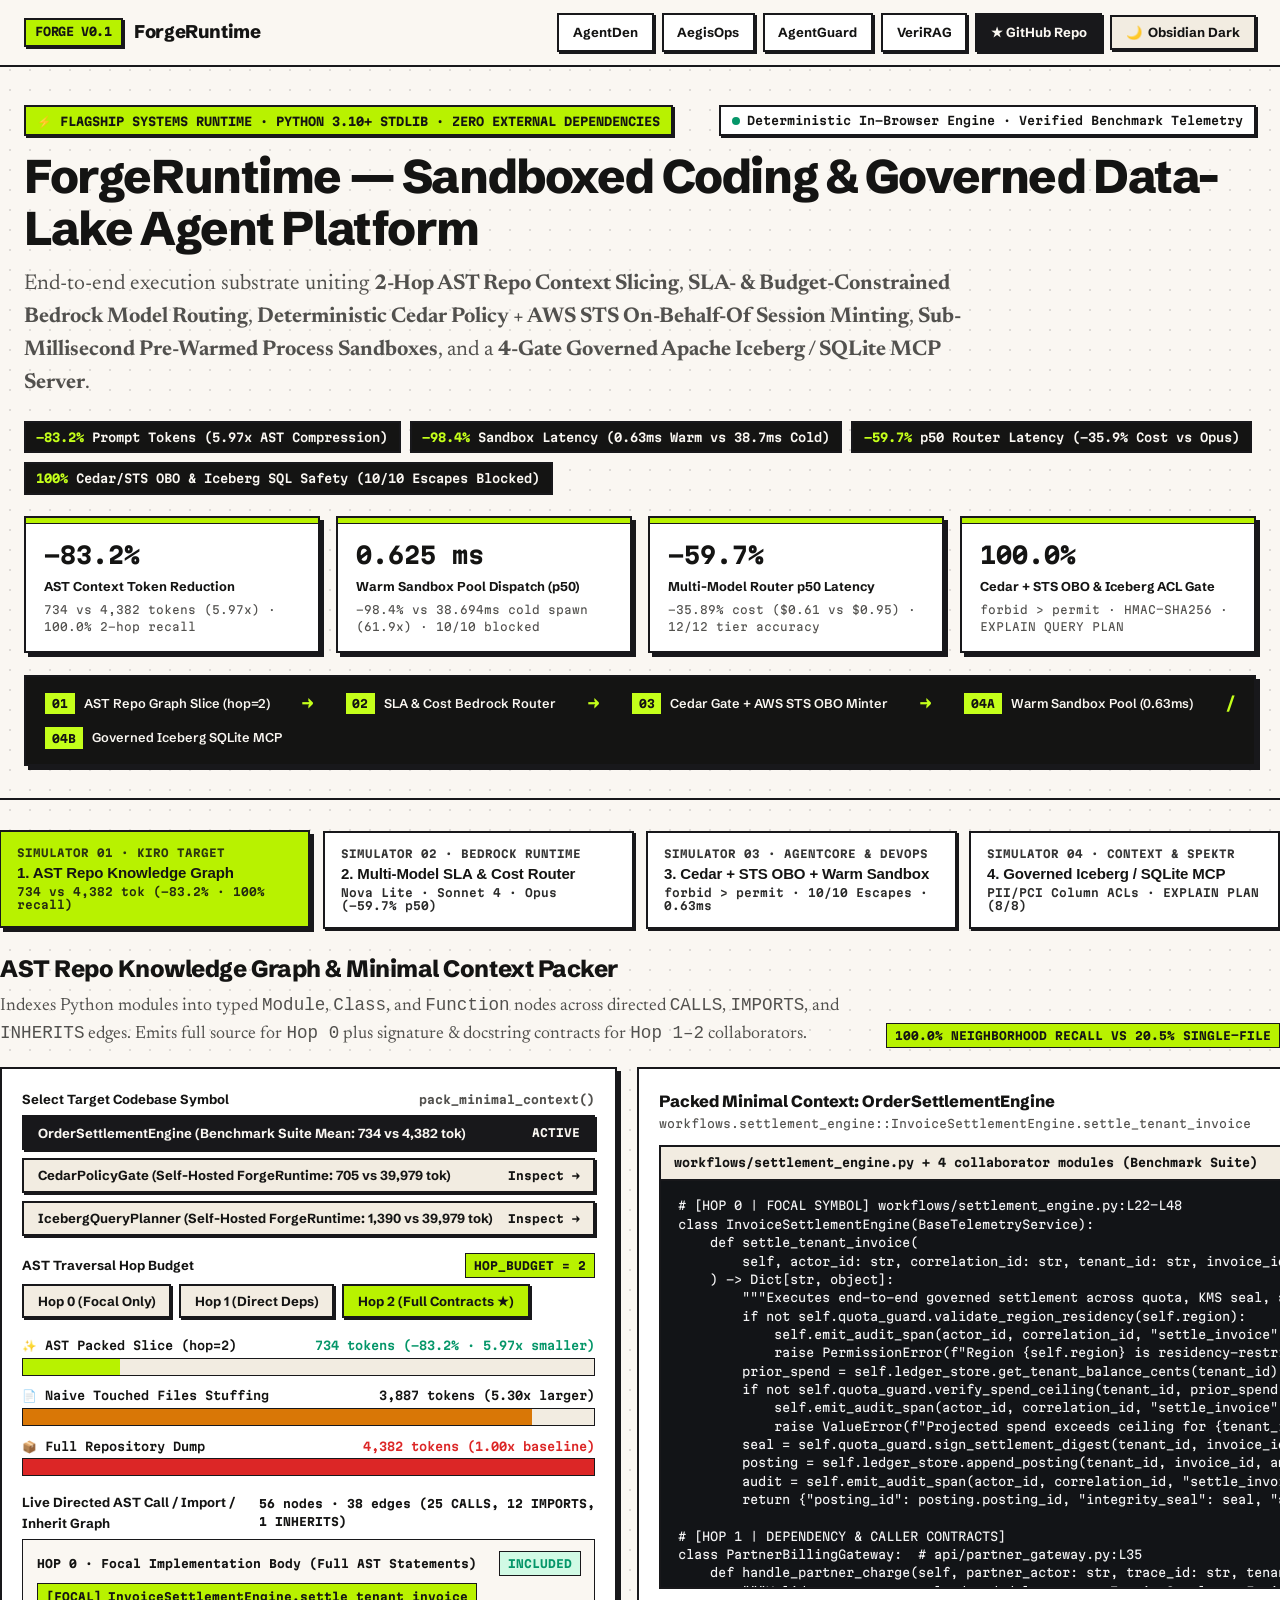
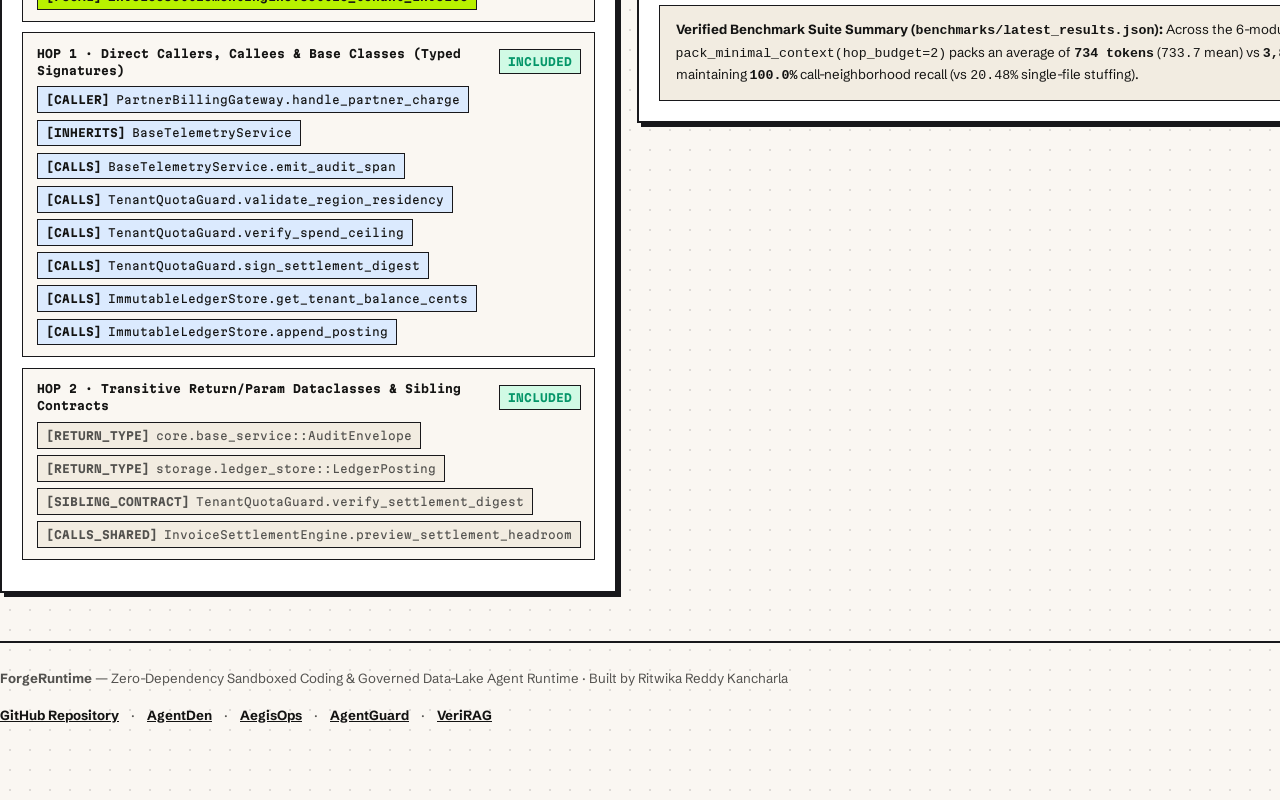
==== docs/index.html @ eb47a7aa "feat: add interactive ForgeRuntime web studio (docs/index.html) and AWS Lambda Function URL handler" ====
<!DOCTYPE html>
<html lang="en" data-theme="light">
<head>
  <meta charset="UTF-8" />
  <meta name="viewport" content="width=device-width, initial-scale=1.0" />
  <title>ForgeRuntime — Sandboxed Coding &amp; Governed Data-Lake Agent Platform</title>
  <meta name="description" content="Interactive Sandboxed Coding &amp; Governed Data-Lake Agent Runtime: AST Repo Knowledge Graph (-83.2% tokens), Multi-Model SLA Router (-59.7% latency), Cedar + AWS STS On-Behalf-Of Gate &amp; Warm Sandbox (-98.4% latency), and Governed Apache Iceberg / SQLite MCP Studio." />
  <link rel="preconnect" href="https://fonts.googleapis.com" />
  <link rel="preconnect" href="https://fonts.gstatic.com" crossorigin />
  <link href="https://fonts.googleapis.com/css2?family=Martian+Mono:wght@400;500;600;700&amp;family=Newsreader:ital,opsz,wght@0,6..72,400;0,6..72,600;1,6..72,400&amp;family=Schibsted+Grotesk:wght@400;500;600;700;800&amp;display=swap" rel="stylesheet" />
  <style>
    :root {
      --bg-paper: #FAF7F2;
      --bg-card: #FFFFFF;
      --bg-subtle: #F2ECE1;
      --bg-obsidian: #141413;
      --bg-code: #121417;
      --text-code: #F4F4F5;
      --ink: #141413;
      --ink-muted: #52514E;
      --border: #18181B;
      --shadow: 4px 4px 0px #18181B;
      --shadow-sm: 2px 2px 0px #18181B;
      --lime: #B8F200;
      --lime-ink: #141413;
      --lime-soft: #ECFCCB;
      --lime-deep: #3F6212;
      --accent: #18181B;
      --blue: #1D4ED8;
      --blue-soft: #DBEAFE;
      --pass: #059669;
      --pass-soft: #D1FAE5;
      --fail: #DC2626;
      --fail-soft: #FEE2E2;
      --warn: #D97706;
      --warn-soft: #FEF3C7;
      --purple: #6D28D9;
      --purple-soft: #EDE9FE;
      --dot-color: rgba(24, 24, 27, 0.13);
    }

    [data-theme="dark"] {
      --bg-paper: #0E1113;
      --bg-card: #161A1E;
      --bg-subtle: #1F252B;
      --bg-obsidian: #090B0C;
      --bg-code: #090B0D;
      --text-code: #E4E4E7;
      --ink: #F4F4F5;
      --ink-muted: #A1A1AA;
      --border: #52525B;
      --shadow: 4px 4px 0px #000000;
      --shadow-sm: 2px 2px 0px #000000;
      --lime: #C4FF1A;
      --lime-ink: #0E1113;
      --lime-soft: #1E2912;
      --lime-deep: #C4FF1A;
      --accent: #C4FF1A;
      --blue: #60A5FA;
      --blue-soft: #1E293B;
      --pass: #34D399;
      --pass-soft: #064E3B;
      --fail: #F87171;
      --fail-soft: #450A0A;
      --warn: #FBBF24;
      --warn-soft: #451A03;
      --purple: #C4B5FD;
      --purple-soft: #2E1065;
      --dot-color: rgba(255, 255, 255, 0.08);
    }

    * { box-sizing: border-box; margin: 0; padding: 0; }

    body {
      font-family: 'Schibsted Grotesk', -apple-system, BlinkMacSystemFont, sans-serif;
      background-color: var(--bg-paper);
      background-image: radial-gradient(var(--dot-color) 1.25px, transparent 1.25px);
      background-size: 20px 20px;
      color: var(--ink);
      line-height: 1.55;
      padding-bottom: 4rem;
    }

    .serif { font-family: 'Newsreader', Georgia, serif; }
    .mono { font-family: 'Martian Mono', monospace; }

    .container {
      max-width: 1280px;
      margin: 0 auto;
      padding: 0 1.5rem;
    }

    /* Sticky Top Navigation */
    .topbar {
      position: sticky;
      top: 0;
      z-index: 100;
      background: var(--bg-paper);
      border-bottom: 2px solid var(--border);
      padding: 0.8rem 0;
    }

    .topbar-inner {
      display: flex;
      align-items: center;
      justify-content: space-between;
      gap: 0.85rem;
      flex-wrap: wrap;
    }

    .brand {
      display: flex;
      align-items: center;
      gap: 0.7rem;
      font-weight: 800;
      font-size: 1.15rem;
      letter-spacing: -0.02em;
      text-decoration: none;
      color: var(--ink);
    }

    .brand-badge {
      background: var(--lime);
      color: var(--lime-ink);
      font-family: 'Martian Mono', monospace;
      font-size: 0.72rem;
      padding: 0.22rem 0.58rem;
      border: 2px solid var(--border);
      box-shadow: var(--shadow-sm);
      font-weight: 700;
      text-transform: uppercase;
    }

    .nav-links {
      display: flex;
      align-items: center;
      gap: 0.5rem;
      flex-wrap: wrap;
    }

    .btn, .nav-pill {
      font-family: 'Schibsted Grotesk', sans-serif;
      font-weight: 700;
      font-size: 0.82rem;
      padding: 0.46rem 0.85rem;
      border: 2px solid var(--border);
      background: var(--bg-card);
      color: var(--ink);
      box-shadow: var(--shadow-sm);
      cursor: pointer;
      text-decoration: none;
      transition: transform 0.1s ease, box-shadow 0.1s ease, background 0.12s ease;
      display: inline-flex;
      align-items: center;
      gap: 0.4rem;
    }

    .btn:hover, .nav-pill:hover {
      transform: translate(-1px, -1px);
      box-shadow: var(--shadow);
    }

    .btn:active, .nav-pill:active {
      transform: translate(1px, 1px);
      box-shadow: 1px 1px 0px var(--border);
    }

    .btn-lime {
      background: var(--lime);
      color: var(--lime-ink);
    }

    .btn-obsidian {
      background: #18181B;
      color: #FAF7F2;
    }

    [data-theme="dark"] .btn-obsidian {
      background: var(--lime);
      color: #0E1113;
    }

    .btn-secondary {
      background: var(--bg-subtle);
    }

    .btn-danger {
      background: var(--fail-soft);
      color: var(--fail);
    }

    /* Hero */
    .hero {
      padding: 2.4rem 0 2rem;
      border-bottom: 2px solid var(--border);
    }

    .hero-top-row {
      display: flex;
      align-items: center;
      justify-content: space-between;
      gap: 0.8rem;
      flex-wrap: wrap;
      margin-bottom: 0.95rem;
    }

    .eyebrow {
      display: inline-flex;
      align-items: center;
      gap: 0.5rem;
      font-family: 'Martian Mono', monospace;
      font-size: 0.73rem;
      font-weight: 700;
      text-transform: uppercase;
      padding: 0.28rem 0.68rem;
      background: var(--lime);
      color: var(--lime-ink);
      border: 2px solid var(--border);
      box-shadow: var(--shadow-sm);
    }

    .runtime-pill {
      display: inline-flex;
      align-items: center;
      gap: 0.45rem;
      font-family: 'Martian Mono', monospace;
      font-size: 0.72rem;
      font-weight: 600;
      padding: 0.28rem 0.68rem;
      background: var(--bg-card);
      color: var(--ink);
      border: 2px solid var(--border);
      box-shadow: var(--shadow-sm);
    }

    .pulse-dot {
      width: 8px;
      height: 8px;
      border-radius: 50%;
      background: var(--pass);
      display: inline-block;
    }

    h1 {
      font-size: clamp(1.95rem, 3.7vw, 2.95rem);
      font-weight: 800;
      line-height: 1.09;
      letter-spacing: -0.03em;
      margin-bottom: 0.85rem;
    }

    .hero-sub {
      font-family: 'Newsreader', Georgia, serif;
      font-size: clamp(1.12rem, 1.9vw, 1.34rem);
      color: var(--ink-muted);
      max-width: 980px;
      margin-bottom: 1.25rem;
    }

    .headline-pills {
      display: flex;
      flex-wrap: wrap;
      gap: 0.55rem;
      margin-bottom: 1.35rem;
    }

    .headline-pill {
      font-family: 'Martian Mono', monospace;
      font-size: 0.74rem;
      font-weight: 600;
      padding: 0.32rem 0.65rem;
      background: var(--bg-obsidian);
      color: #FAF7F2;
      border: 2px solid var(--border);
    }

    .headline-pill span {
      color: #C4FF1A;
      font-weight: 700;
    }

    .kpi-strip {
      display: grid;
      grid-template-columns: repeat(auto-fit, minmax(220px, 1fr));
      gap: 1rem;
      margin-top: 1.1rem;
    }

    .card {
      background: var(--bg-card);
      border: 2px solid var(--border);
      box-shadow: var(--shadow);
      padding: 1.25rem;
    }

    .kpi-card {
      padding: 1rem 1.15rem;
      position: relative;
      overflow: hidden;
    }

    .kpi-card::before {
      content: "";
      position: absolute;
      top: 0;
      left: 0;
      width: 100%;
      height: 5px;
      background: var(--lime);
      border-bottom: 1.5px solid var(--border);
    }

    .kpi-val {
      font-family: 'Martian Mono', monospace;
      font-size: 1.44rem;
      font-weight: 700;
      color: var(--ink);
      margin-top: 0.25rem;
    }

    .kpi-label {
      font-size: 0.8rem;
      font-weight: 700;
      color: var(--ink);
      margin-top: 0.2rem;
    }

    .kpi-sub {
      font-family: 'Martian Mono', monospace;
      font-size: 0.69rem;
      color: var(--ink-muted);
      margin-top: 0.25rem;
    }

    /* Pipeline Banner */
    .pipeline-bar {
      margin-top: 1.35rem;
      background: var(--bg-obsidian);
      color: #FAF7F2;
      border: 2px solid var(--border);
      box-shadow: var(--shadow);
      padding: 0.9rem 1.15rem;
      display: flex;
      align-items: center;
      justify-content: space-between;
      gap: 0.65rem;
      flex-wrap: wrap;
    }

    .pipe-step {
      display: flex;
      align-items: center;
      gap: 0.5rem;
      font-size: 0.8rem;
      font-weight: 600;
    }

    .pipe-num {
      font-family: 'Martian Mono', monospace;
      font-size: 0.7rem;
      font-weight: 700;
      background: #C4FF1A;
      color: #141413;
      padding: 0.14rem 0.42rem;
      border: 1.5px solid #141413;
    }

    .pipe-arrow {
      color: #C4FF1A;
      font-family: 'Martian Mono', monospace;
      font-weight: 700;
    }

    /* Tab Switcher */
    .tabs-wrapper {
      padding: 1.9rem 0 0.5rem;
    }

    .tab-bar {
      display: grid;
      grid-template-columns: repeat(4, 1fr);
      gap: 0.75rem;
      margin-bottom: 1.4rem;
    }

    @media (max-width: 960px) {
      .tab-bar {
        grid-template-columns: repeat(2, 1fr);
      }
    }

    @media (max-width: 580px) {
      .tab-bar {
        grid-template-columns: 1fr;
      }
    }

    .tab-btn {
      text-align: left;
      padding: 0.9rem 1rem;
      background: var(--bg-card);
      color: var(--ink);
      border: 2px solid var(--border);
      box-shadow: var(--shadow-sm);
      cursor: pointer;
      transition: transform 0.1s ease, box-shadow 0.1s ease, background 0.12s ease;
      display: flex;
      flex-direction: column;
      gap: 0.28rem;
    }

    .tab-btn:hover {
      transform: translate(-1px, -1px);
      box-shadow: var(--shadow);
    }

    .tab-btn.active {
      background: var(--lime);
      color: var(--lime-ink);
      box-shadow: var(--shadow);
      transform: translate(-1px, -1px);
    }

    .tab-btn-eyebrow {
      font-family: 'Martian Mono', monospace;
      font-size: 0.67rem;
      font-weight: 700;
      text-transform: uppercase;
      opacity: 0.85;
    }

    .tab-btn-title {
      font-size: 0.94rem;
      font-weight: 800;
      letter-spacing: -0.01em;
    }

    .tab-btn-metric {
      font-family: 'Martian Mono', monospace;
      font-size: 0.69rem;
      font-weight: 600;
      opacity: 0.9;
    }

    .tab-panel {
      display: none;
    }

    .tab-panel.active {
      display: block;
    }

    /* Layout Grids inside Simulators */
    .sim-header {
      margin-bottom: 1.2rem;
      display: flex;
      justify-content: space-between;
      align-items: flex-end;
      gap: 1rem;
      flex-wrap: wrap;
    }

    .sim-title {
      font-size: 1.48rem;
      font-weight: 800;
      letter-spacing: -0.02em;
    }

    .sim-desc {
      font-family: 'Newsreader', Georgia, serif;
      font-size: 1.1rem;
      color: var(--ink-muted);
      max-width: 860px;
      margin-top: 0.25rem;
    }

    .grid-2 {
      display: grid;
      grid-template-columns: 1.05fr 1.25fr;
      gap: 1.25rem;
      align-items: start;
    }

    .grid-equal {
      display: grid;
      grid-template-columns: 1fr 1fr;
      gap: 1.25rem;
      align-items: start;
    }

    @media (max-width: 940px) {
      .grid-2, .grid-equal {
        grid-template-columns: 1fr;
      }
    }

    /* Tags & Status Pills */
    .tag {
      display: inline-flex;
      align-items: center;
      gap: 0.3rem;
      font-family: 'Martian Mono', monospace;
      font-size: 0.69rem;
      font-weight: 700;
      padding: 0.18rem 0.5rem;
      border: 1.5px solid var(--border);
      text-transform: uppercase;
    }

    .tag-pass { background: var(--pass-soft); color: var(--pass); }
    .tag-fail { background: var(--fail-soft); color: var(--fail); }
    .tag-warn { background: var(--warn-soft); color: var(--warn); }
    .tag-blue { background: var(--blue-soft); color: var(--blue); }
    .tag-lime { background: var(--lime); color: var(--lime-ink); }
    .tag-purple { background: var(--purple-soft); color: var(--purple); }

    /* Code & JSON Pre Blocks */
    .code-box {
      background: var(--bg-code);
      color: var(--text-code);
      border: 2px solid var(--border);
      padding: 0.95rem 1.05rem;
      font-family: 'Martian Mono', monospace;
      font-size: 0.74rem;
      line-height: 1.55;
      overflow-x: auto;
      white-space: pre;
      max-height: 410px;
      overflow-y: auto;
    }

    .code-header {
      display: flex;
      justify-content: space-between;
      align-items: center;
      gap: 0.5rem;
      background: var(--bg-subtle);
      border: 2px solid var(--border);
      border-bottom: none;
      padding: 0.45rem 0.8rem;
      font-family: 'Martian Mono', monospace;
      font-size: 0.72rem;
      font-weight: 700;
    }

    /* Progress / Token Comparison Bars */
    .bar-group {
      display: flex;
      flex-direction: column;
      gap: 0.65rem;
      margin: 0.85rem 0;
    }

    .bar-row {
      display: flex;
      flex-direction: column;
      gap: 0.24rem;
    }

    .bar-meta {
      display: flex;
      justify-content: space-between;
      font-family: 'Martian Mono', monospace;
      font-size: 0.73rem;
      font-weight: 600;
    }

    .bar-track {
      width: 100%;
      height: 18px;
      background: var(--bg-subtle);
      border: 1.5px solid var(--border);
      position: relative;
      overflow: hidden;
    }

    .bar-fill {
      height: 100%;
      transition: width 0.28s ease;
    }

    .bar-fill-lime { background: var(--lime); }
    .bar-fill-pass { background: var(--pass); }
    .bar-fill-warn { background: var(--warn); }
    .bar-fill-fail { background: var(--fail); }
    .bar-fill-blue { background: var(--blue); }

    /* Interactive Controls */
    .control-label {
      display: flex;
      justify-content: space-between;
      align-items: center;
      font-size: 0.82rem;
      font-weight: 700;
      margin-bottom: 0.35rem;
    }

    input[type="range"] {
      width: 100%;
      accent-color: #18181B;
      cursor: pointer;
      height: 6px;
      margin-bottom: 0.85rem;
    }

    [data-theme="dark"] input[type="range"] {
      accent-color: #C4FF1A;
    }

    textarea, select, input[type="text"] {
      width: 100%;
      font-family: 'Martian Mono', monospace;
      font-size: 0.76rem;
      padding: 0.65rem 0.75rem;
      background: var(--bg-paper);
      color: var(--ink);
      border: 2px solid var(--border);
      line-height: 1.48;
    }

    textarea:focus, select:focus, input[type="text"]:focus {
      outline: 2px solid var(--lime);
      outline-offset: 1px;
    }

    /* Tables */
    .table-wrap {
      overflow-x: auto;
      border: 2px solid var(--border);
      background: var(--bg-card);
    }

    table {
      width: 100%;
      border-collapse: collapse;
      font-size: 0.8rem;
    }

    th, td {
      padding: 0.6rem 0.75rem;
      text-align: left;
      border-bottom: 1.5px solid var(--border);
    }

    th {
      background: var(--bg-subtle);
      font-family: 'Martian Mono', monospace;
      font-size: 0.7rem;
      text-transform: uppercase;
      font-weight: 700;
    }

    tr:last-child td {
      border-bottom: none;
    }

    /* AST Graph Node Cards */
    .hop-lane {
      border: 1.5px solid var(--border);
      background: var(--bg-paper);
      padding: 0.7rem 0.85rem;
      margin-bottom: 0.65rem;
    }

    .hop-lane-title {
      font-family: 'Martian Mono', monospace;
      font-size: 0.7rem;
      font-weight: 700;
      margin-bottom: 0.45rem;
      display: flex;
      justify-content: space-between;
      align-items: center;
    }

    .node-chips {
      display: flex;
      flex-wrap: wrap;
      gap: 0.4rem;
    }

    .node-chip {
      font-family: 'Martian Mono', monospace;
      font-size: 0.69rem;
      padding: 0.24rem 0.52rem;
      border: 1.5px solid var(--border);
      background: var(--bg-card);
      display: inline-flex;
      align-items: center;
      gap: 0.35rem;
    }

    .node-chip.hop0 {
      background: var(--lime);
      color: var(--lime-ink);
      font-weight: 700;
    }

    .node-chip.hop1 {
      background: var(--blue-soft);
      color: var(--ink);
    }

    .node-chip.hop2 {
      background: var(--bg-subtle);
      color: var(--ink-muted);
    }

    .node-chip.excluded {
      opacity: 0.38;
      text-decoration: line-through;
    }

    /* Vector Grid for Sandbox Escapes */
    .vector-grid {
      display: grid;
      grid-template-columns: repeat(auto-fill, minmax(215px, 1fr));
      gap: 0.55rem;
      margin-top: 0.75rem;
    }

    .vector-btn {
      text-align: left;
      padding: 0.55rem 0.7rem;
      background: var(--bg-paper);
      color: var(--ink);
      border: 1.5px solid var(--border);
      cursor: pointer;
      font-family: 'Martian Mono', monospace;
      font-size: 0.69rem;
      transition: background 0.12s ease, transform 0.08s ease;
      display: flex;
      flex-direction: column;
      gap: 0.2rem;
    }

    .vector-btn:hover {
      background: var(--bg-subtle);
      transform: translate(-1px, -1px);
    }

    .vector-btn.active {
      background: var(--lime);
      color: var(--lime-ink);
      border-width: 2px;
      font-weight: 700;
    }

    /* Banner Callout */
    .verdict-banner {
      border: 2px solid var(--border);
      padding: 0.85rem 1rem;
      margin-bottom: 0.9rem;
      display: flex;
      align-items: flex-start;
      justify-content: space-between;
      gap: 0.8rem;
      flex-wrap: wrap;
    }

    .verdict-allow { background: var(--pass-soft); }
    .verdict-deny { background: var(--fail-soft); }
    .verdict-warn { background: var(--warn-soft); }

    /* Footer */
    .footer {
      margin-top: 3rem;
      padding-top: 1.6rem;
      border-top: 2px solid var(--border);
      display: flex;
      justify-content: space-between;
      align-items: center;
      gap: 1rem;
      flex-wrap: wrap;
      font-size: 0.83rem;
      color: var(--ink-muted);
    }
  </style>
</head>
<body>
  <!-- Sticky Topbar -->
  <header class="topbar">
    <div class="container topbar-inner">
      <a href="#ast-graph" class="brand">
        <span class="brand-badge">FORGE v0.1</span>
        <span>ForgeRuntime</span>
      </a>
      <div class="nav-links">
        <a class="nav-pill" href="https://agentden.dev" target="_blank" rel="noopener">AgentDen</a>
        <a class="nav-pill" href="https://ritwikareddykancharla.github.io/aegis-ops/" target="_blank" rel="noopener">AegisOps</a>
        <a class="nav-pill" href="https://ritwikareddykancharla.github.io/agent-guard-core/" target="_blank" rel="noopener">AgentGuard</a>
        <a class="nav-pill" href="https://ritwikareddykancharla.github.io/veri-rag-harness/" target="_blank" rel="noopener">VeriRAG</a>
        <a class="btn btn-obsidian" href="https://github.com/ritwikareddykancharla/forge-runtime" target="_blank" rel="noopener">
          <span>★ GitHub Repo</span>
        </a>
        <button type="button" class="btn btn-secondary" id="themeToggleBtn" aria-label="Toggle color theme">
          <span id="themeIcon">🌙</span>
          <span id="themeLabel">Obsidian Dark</span>
        </button>
      </div>
    </div>
  </header>

  <!-- Hero Section -->
  <section class="hero">
    <div class="container">
      <div class="hero-top-row">
        <div class="eyebrow">⚡ Flagship Systems Runtime · Python 3.10+ Stdlib · Zero External Dependencies</div>
        <div class="runtime-pill" id="runtimeModeBadge">
          <span class="pulse-dot"></span>
          <span id="runtimeModeText">Deterministic In-Browser Engine · Verified Benchmark Telemetry</span>
        </div>
      </div>

      <h1>ForgeRuntime — Sandboxed Coding &amp; Governed Data-Lake Agent Platform</h1>
      <p class="hero-sub">
        End-to-end execution substrate uniting <strong>2-Hop AST Repo Context Slicing</strong>,
        <strong>SLA- &amp; Budget-Constrained Bedrock Model Routing</strong>,
        <strong>Deterministic Cedar Policy + AWS STS On-Behalf-Of Session Minting</strong>,
        <strong>Sub-Millisecond Pre-Warmed Process Sandboxes</strong>, and a
        <strong>4-Gate Governed Apache Iceberg / SQLite MCP Server</strong>.
      </p>

      <div class="headline-pills">
        <div class="headline-pill"><span>-83.2%</span> Prompt Tokens (5.97x AST Compression)</div>
        <div class="headline-pill"><span>-98.4%</span> Sandbox Latency (0.63ms Warm vs 38.7ms Cold)</div>
        <div class="headline-pill"><span>-59.7%</span> p50 Router Latency (-35.9% Cost vs Opus)</div>
        <div class="headline-pill"><span>100%</span> Cedar/STS OBO &amp; Iceberg SQL Safety (10/10 Escapes Blocked)</div>
      </div>

      <div class="kpi-strip">
        <div class="card kpi-card">
          <div class="kpi-val">-83.2%</div>
          <div class="kpi-label">AST Context Token Reduction</div>
          <div class="kpi-sub">734 vs 4,382 tokens (5.97x) · 100.0% 2-hop recall</div>
        </div>
        <div class="card kpi-card">
          <div class="kpi-val">0.625 ms</div>
          <div class="kpi-label">Warm Sandbox Pool Dispatch (p50)</div>
          <div class="kpi-sub">-98.4% vs 38.694ms cold spawn (61.9x) · 10/10 blocked</div>
        </div>
        <div class="card kpi-card">
          <div class="kpi-val">-59.7%</div>
          <div class="kpi-label">Multi-Model Router p50 Latency</div>
          <div class="kpi-sub">-35.89% cost ($0.61 vs $0.95) · 12/12 tier accuracy</div>
        </div>
        <div class="card kpi-card">
          <div class="kpi-val">100.0%</div>
          <div class="kpi-label">Cedar + STS OBO &amp; Iceberg ACL Gate</div>
          <div class="kpi-sub">forbid &gt; permit · HMAC-SHA256 · EXPLAIN QUERY PLAN</div>
        </div>
      </div>

      <div class="pipeline-bar" role="region" aria-label="Architecture execution flow">
        <div class="pipe-step"><span class="pipe-num">01</span> AST Repo Graph Slice (hop=2)</div>
        <span class="pipe-arrow">→</span>
        <div class="pipe-step"><span class="pipe-num">02</span> SLA &amp; Cost Bedrock Router</div>
        <span class="pipe-arrow">→</span>
        <div class="pipe-step"><span class="pipe-num">03</span> Cedar Gate + AWS STS OBO Minter</div>
        <span class="pipe-arrow">→</span>
        <div class="pipe-step"><span class="pipe-num">04A</span> Warm Sandbox Pool (0.63ms)</div>
        <span class="pipe-arrow">/</span>
        <div class="pipe-step"><span class="pipe-num">04B</span> Governed Iceberg SQLite MCP</div>
      </div>
    </div>
  </section>

  <!-- 4 Interactive Simulator Tabs -->
  <main class="container tabs-wrapper">
    <div class="tab-bar" role="tablist" aria-label="ForgeRuntime Interactive Simulators">
      <button type="button" class="tab-btn active" role="tab" aria-selected="true" data-tab="ast-graph" onclick="switchTab('ast-graph')">
        <span class="tab-btn-eyebrow">Simulator 01 · Kiro Target</span>
        <span class="tab-btn-title">1. AST Repo Knowledge Graph</span>
        <span class="tab-btn-metric">734 vs 4,382 tok (-83.2% · 100% recall)</span>
      </button>
      <button type="button" class="tab-btn" role="tab" aria-selected="false" data-tab="model-router" onclick="switchTab('model-router')">
        <span class="tab-btn-eyebrow">Simulator 02 · Bedrock Runtime</span>
        <span class="tab-btn-title">2. Multi-Model SLA &amp; Cost Router</span>
        <span class="tab-btn-metric">Nova Lite · Sonnet 4 · Opus (-59.7% p50)</span>
      </button>
      <button type="button" class="tab-btn" role="tab" aria-selected="false" data-tab="cedar-sandbox" onclick="switchTab('cedar-sandbox')">
        <span class="tab-btn-eyebrow">Simulator 03 · AgentCore &amp; DevOps</span>
        <span class="tab-btn-title">3. Cedar + STS OBO + Warm Sandbox</span>
        <span class="tab-btn-metric">forbid &gt; permit · 10/10 Escapes · 0.63ms</span>
      </button>
      <button type="button" class="tab-btn" role="tab" aria-selected="false" data-tab="iceberg-mcp" onclick="switchTab('iceberg-mcp')">
        <span class="tab-btn-eyebrow">Simulator 04 · Context &amp; Spektr</span>
        <span class="tab-btn-title">4. Governed Iceberg / SQLite MCP</span>
        <span class="tab-btn-metric">PII/PCI Column ACLs · EXPLAIN PLAN (8/8)</span>
      </button>
    </div>

    <!-- ================================================================== -->
    <!-- TAB 1: AST REPO KNOWLEDGE GRAPH EXPLORER                           -->
    <!-- ================================================================== -->
    <section id="panel-ast-graph" class="tab-panel active" role="tabpanel">
      <div class="sim-header">
        <div>
          <h2 class="sim-title">AST Repo Knowledge Graph &amp; Minimal Context Packer</h2>
          <p class="sim-desc">
            Indexes Python modules into typed <code>Module</code>, <code>Class</code>, and <code>Function</code> nodes across directed
            <code>CALLS</code>, <code>IMPORTS</code>, and <code>INHERITS</code> edges. Emits full source for <code>Hop 0</code> plus signature &amp; docstring contracts for <code>Hop 1–2</code> collaborators.
          </p>
        </div>
        <span class="tag tag-lime">100.0% Neighborhood Recall vs 20.5% Single-File</span>
      </div>

      <div class="grid-2">
        <!-- Left Controls & Neighborhood Graph -->
        <div class="card">
          <div class="control-label">
            <span>Select Target Codebase Symbol</span>
            <span class="mono" style="font-size:0.7rem; color:var(--ink-muted);">pack_minimal_context()</span>
          </div>
          <div style="display:flex; flex-direction:column; gap:0.5rem; margin-bottom:1.1rem;" id="astSymbolButtons"></div>

          <div class="control-label">
            <span>AST Traversal Hop Budget</span>
            <span class="mono tag tag-lime" id="astHopBadge">hop_budget = 2</span>
          </div>
          <div style="display:flex; gap:0.5rem; margin-bottom:1.1rem;">
            <button type="button" class="btn btn-secondary" id="hopBtn0" onclick="setAstHop(0)">Hop 0 (Focal Only)</button>
            <button type="button" class="btn btn-secondary" id="hopBtn1" onclick="setAstHop(1)">Hop 1 (Direct Deps)</button>
            <button type="button" class="btn btn-lime" id="hopBtn2" onclick="setAstHop(2)">Hop 2 (Full Contracts ★)</button>
          </div>

          <div class="bar-group" id="astTokenBars"></div>

          <div style="margin-top:1rem;">
            <div class="control-label">
              <span>Live Directed AST Call / Import / Inherit Graph</span>
              <span class="mono" style="font-size:0.7rem;" id="astGraphStatsLabel"></span>
            </div>
            <div id="astHopLanes"></div>
          </div>
        </div>

        <!-- Right Sliced Code Output -->
        <div class="card">
          <div style="display:flex; justify-content:space-between; align-items:center; flex-wrap:wrap; gap:0.5rem; margin-bottom:0.8rem;">
            <div>
              <div style="font-weight:800; font-size:1.02rem;" id="astRightTitle">Packed Minimal Context Slice</div>
              <div class="mono" style="font-size:0.71rem; color:var(--ink-muted);" id="astRightMeta"></div>
            </div>
            <span class="tag tag-pass" id="astRecallTag">Recall: 100.0%</span>
          </div>

          <div class="code-header">
            <span id="astSliceFilename">workflows/settlement_engine.py + 4 collaborator contracts</span>
            <span id="astCompressionBadge" style="color:var(--pass);">-83.2% mean benchmark tokens</span>
          </div>
          <pre class="code-box" id="astCodePreview"></pre>

          <div style="margin-top:1rem; background:var(--bg-subtle); border:1.5px solid var(--border); padding:0.8rem 0.95rem; font-size:0.83rem;">
            <strong>Verified Benchmark Suite Summary (<code>benchmarks/latest_results.json</code>):</strong>
            Across the 6-module enterprise billing codebase (<code>56</code> AST nodes, <code>38</code> directed edges, <code>4,382</code> total tokens),
            <code>pack_minimal_context(hop_budget=2)</code> packs an average of <strong><code>734 tokens</code></strong> (<code>733.7</code> mean) vs
            <strong><code>3,887</code></strong> touched-file tokens (<strong><code>5.30x</code></strong>) and <strong><code>4,382</code></strong> full-repo tokens
            (<strong><code>5.97x</code> / <code>-83.2%</code></strong>) while maintaining <strong><code>100.0%</code></strong> call-neighborhood recall (vs <code>20.48%</code> single-file stuffing).
          </div>
        </div>
      </div>
    </section>

    <!-- ================================================================== -->
    <!-- TAB 2: MULTI-MODEL SLA & BUDGET ROUTER                             -->
    <!-- ================================================================== -->
    <section id="panel-model-router" class="tab-panel" role="tabpanel">
      <div class="sim-header">
        <div>
          <h2 class="sim-title">Complexity-, Token-, &amp; SLA-Aware Multi-Model Bedrock Router</h2>
          <p class="sim-desc">
            Scores structural task complexity across AST hop depth, cyclomatic complexity, files touched, token volume, and lexical intent—then enforces hard latency SLAs and USD cost caps across <code>amazon.nova-lite-v1</code>, <code>claude-sonnet-4</code>, and <code>claude-opus</code>.
          </p>
        </div>
        <span class="tag tag-lime">12/12 Benchmark Accuracy · -59.7% p50 Latency · -35.9% Cost</span>
      </div>

      <div class="grid-2">
        <!-- Left Interactive Sliders & Presets -->
        <div class="card">
          <div class="control-label">
            <span>Workload Preset Scenarios</span>
            <span class="mono" style="font-size:0.7rem; color:var(--ink-muted);">Click to populate</span>
          </div>
          <div style="display:grid; grid-template-columns:1fr 1fr; gap:0.45rem; margin-bottom:1rem;">
            <button type="button" class="btn btn-secondary" onclick="loadRouterPreset(0)">⚡ IDE Symbol Lookup (&lt;350ms)</button>
            <button type="button" class="btn btn-secondary" onclick="loadRouterPreset(1)">🛠️ Governed Iceberg SQL Patch</button>
            <button type="button" class="btn btn-secondary" onclick="loadRouterPreset(2)">🏛️ Cross-Module Security Refactor</button>
            <button type="button" class="btn btn-lime" onclick="loadRouterPreset(3)">⏱️ Opus Task + Strict 350ms SLA Cap</button>
          </div>

          <div class="control-label">
            <label for="routerPromptInput">Agent Task Prompt</label>
            <span class="mono" style="font-size:0.69rem; color:var(--ink-muted);">Lexical + structural scorer</span>
          </div>
          <textarea id="routerPromptInput" rows="3" oninput="evaluateRouterLive()">Redesign cross-module distributed lock &amp; zero-downtime security boundary across settlement_engine and ledger_store</textarea>

          <div style="margin-top:0.9rem;">
            <div class="control-label">
              <span>Hard Latency SLA Ceiling (<code>p50</code> / <code>p95</code> Guardrail)</span>
              <span class="mono tag tag-blue" id="slaSliderLabel">p50 &lt;= 350 ms (p95 &lt;= 550 ms)</span>
            </div>
            <input type="range" id="slaSlider" min="220" max="3200" step="10" value="350" oninput="evaluateRouterLive()" />

            <div class="control-label">
              <span>Max Request Budget Ceiling (<code>max_cost_usd</code>)</span>
              <span class="mono tag tag-warn" id="budgetSliderLabel">$0.0500 max</span>
            </div>
            <input type="range" id="budgetSlider" min="1" max="250" step="1" value="50" oninput="evaluateRouterLive()" />

            <div style="display:grid; grid-template-columns:1fr 1fr; gap:0.85rem;">
              <div>
                <div class="control-label">
                  <span>Files Touched</span>
                  <span class="mono" id="filesSliderLabel">5 files</span>
                </div>
                <input type="range" id="filesSlider" min="1" max="10" step="1" value="5" oninput="evaluateRouterLive()" />
              </div>
              <div>
                <div class="control-label">
                  <span>Cyclomatic Complexity</span>
                  <span class="mono" id="cycloSliderLabel">18 branches</span>
                </div>
                <input type="range" id="cycloSlider" min="1" max="30" step="1" value="18" oninput="evaluateRouterLive()" />
              </div>
            </div>

            <div style="display:grid; grid-template-columns:1fr 1fr; gap:0.85rem;">
              <div>
                <div class="control-label">
                  <span>Packed Input Tokens</span>
                  <span class="mono" id="inTokSliderLabel">3,800 tok</span>
                </div>
                <input type="range" id="inTokSlider" min="250" max="12000" step="250" value="3800" oninput="evaluateRouterLive()" />
              </div>
              <div>
                <div class="control-label">
                  <span>AST Hop Depth</span>
                  <span class="mono" id="hopDepthSliderLabel">3 hops</span>
                </div>
                <input type="range" id="hopDepthSlider" min="0" max="4" step="1" value="3" oninput="evaluateRouterLive()" />
              </div>
            </div>
          </div>
        </div>

        <!-- Right Live Routing Decision + 12-Task Table -->
        <div class="card">
          <div id="routerDecisionBanner" class="verdict-banner verdict-allow"></div>

          <div class="bar-group" id="routerComparisonBars"></div>

          <div class="code-header">
            <span>RoutingDecision JSON Telemetry</span>
            <span id="routerDowngradeFlag"></span>
          </div>
          <pre class="code-box" style="max-height:210px;" id="routerDecisionJson"></pre>

          <div style="margin-top:1.05rem;">
            <div class="control-label">
              <span>Verified 12-Task Benchmark Distribution ($0.607 vs $0.947 Opus = -35.9% Cost, -59.7% Latency)</span>
            </div>
            <div class="table-wrap" style="max-height:215px; overflow-y:auto;">
              <table>
                <thead>
                  <tr>
                    <th>Task</th>
                    <th>Complexity</th>
                    <th>Routed Model</th>
                    <th>p50 Latency</th>
                    <th>Cost USD</th>
                    <th>Guardrail</th>
                  </tr>
                </thead>
                <tbody id="routerBenchTableBody"></tbody>
              </table>
            </div>
          </div>
        </div>
      </div>
    </section>

    <!-- ================================================================== -->
    <!-- TAB 3: CEDAR + AWS STS ON-BEHALF-OF + WARM SANDBOX LAB             -->
    <!-- ================================================================== -->
    <section id="panel-cedar-sandbox" class="tab-panel" role="tabpanel">
      <div class="sim-header">
        <div>
          <h2 class="sim-title">Cedar Policy Gate + AWS STS <code>On-Behalf-Of</code> + Warm Sandbox Pool</h2>
          <p class="sim-desc">
            Enforces deterministic Cedar authorization (default <code>DENY</code>, unconditional <code>forbid</code>-overrides-<code>permit</code>), mints <code>HMAC-SHA256</code> signed STS session credentials with <code>sts:TransitiveTagKeys</code>, and isolates untrusted Python inside pre-warmed <code>python3 -I</code> worker pipes (<code>0.625ms</code> p50).
          </p>
        </div>
        <span class="tag tag-lime">4/4 Cedar Invariants · 10/10 Escapes Blocked · 61.9x Faster Warm Pool</span>
      </div>

      <div class="grid-equal" style="margin-bottom:1.25rem;">
        <!-- Part A: Cedar + STS On-Behalf-Of Simulator -->
        <div class="card">
          <div style="display:flex; justify-content:space-between; align-items:center; gap:0.5rem; margin-bottom:0.8rem;">
            <h3 style="font-size:1.1rem; font-weight:800;">A. Cedar Policy + AWS STS OBO Gate</h3>
            <span class="tag tag-purple">forbid &gt; permit</span>
          </div>

          <div style="display:grid; grid-template-columns:1fr 1fr; gap:0.5rem; margin-bottom:0.9rem;">
            <button type="button" class="btn btn-secondary" id="cedarBtn0" onclick="selectCedarScenario(0)">✅ Safe Governed Read</button>
            <button type="button" class="btn btn-danger" id="cedarBtn1" onclick="selectCedarScenario(1)">🛑 DropTable (Forbid Override)</button>
            <button type="button" class="btn btn-danger" id="cedarBtn2" onclick="selectCedarScenario(2)">🛑 Prod Mutation (No JIT Approval)</button>
            <button type="button" class="btn btn-lime" id="cedarBtn3" onclick="selectCedarScenario(3)">🔐 Approved Prod Patch (+ STS OBO)</button>
          </div>

          <div id="cedarVerdictBanner" class="verdict-banner verdict-allow"></div>

          <div style="display:flex; justify-content:space-between; align-items:center; gap:0.5rem; margin-bottom:0.5rem;">
            <span class="mono" style="font-size:0.72rem; font-weight:700;">STS On-Behalf-Of Claims &amp; TransitiveTagKeys</span>
            <button type="button" class="btn btn-secondary" style="padding:0.28rem 0.6rem; font-size:0.73rem;" id="tamperStsBtn" onclick="toggleStsTamper()">
              🧪 Simulate RiskRung Tag Tamper
            </button>
          </div>

          <div class="code-header">
            <span id="cedarCodeHeaderLeft">Cedar Evaluation + STS Session Bundle</span>
            <span id="cedarLatencyLabel">68.17 µs</span>
          </div>
          <pre class="code-box" style="max-height:290px;" id="cedarOutputBox"></pre>

          <div style="margin-top:0.85rem;">
            <div class="code-header">
              <span>Active Cedar Policy Ruleset (<code>forge_runtime/cedar_sts_gate.py</code>)</span>
              <span>Zero eval() AST Guard Parser</span>
            </div>
            <pre class="code-box" style="max-height:175px;" id="cedarPolicySourceBox">@id("permit-governed-read-and-sandbox")
permit(
  principal,
  action in [Action::"QueryGovernedLake", Action::"ExecuteSandboxCode"],
  resource
) when { context.environment != "restricted-pci-vault" };

@id("permit-prod-mutation-for-ops-agents")
permit(
  principal,
  action in [Action::"ApplyProdPatch", Action::"MutateProdConfig", Action::"DropTable"],
  resource in Environment::"prod"
) when { principal.role == "ops-remediator" || principal.role == "admin" };

@id("forbid-destructive-ddl-unconditionally")
forbid(
  principal,
  action in [Action::"DropTable", Action::"TruncateLedger", Action::"DisableCloudTrail"],
  resource
);

@id("forbid-prod-mutation-without-human-approval")
forbid(
  principal,
  action in [Action::"ApplyProdPatch", Action::"MutateProdConfig"],
  resource in Environment::"prod"
) unless { context.human_approved == true &amp;&amp; context.ticket_verified == true };</pre>
          </div>
        </div>

        <!-- Part B: Warm Sandbox Pool & 10 Adversarial Escape Vectors -->
        <div class="card">
          <div style="display:flex; justify-content:space-between; align-items:center; gap:0.5rem; margin-bottom:0.8rem;">
            <h3 style="font-size:1.1rem; font-weight:800;">B. Warm Sandbox Pool vs. 10 Escape Vectors</h3>
            <button type="button" class="btn btn-lime" style="padding:0.32rem 0.7rem; font-size:0.75rem;" onclick="runAllSandboxEscapes()">
              🛡️ Run All 10 Escape Vectors
            </button>
          </div>

          <div class="bar-group">
            <div class="bar-row">
              <div class="bar-meta">
                <span>⚡ Warm Sandbox Pool (Persistent <code>python3 -I</code> Pipes)</span>
                <span style="color:var(--pass);">0.625 ms p50 · 1.077 ms p95 (-98.4% / 61.9x faster)</span>
              </div>
              <div class="bar-track"><div class="bar-fill bar-fill-lime" style="width: 3%;"></div></div>
            </div>
            <div class="bar-row">
              <div class="bar-meta">
                <span>🐢 Cold Subprocess Spawn (<code>subprocess.run</code> per call)</span>
                <span style="color:var(--fail);">38.694 ms p50 · 46.020 ms p95 (1.0x baseline)</span>
              </div>
              <div class="bar-track"><div class="bar-fill bar-fill-fail" style="width: 100%;"></div></div>
            </div>
          </div>

          <div class="control-label" style="margin-top:0.75rem;">
            <span>Click Any Adversarial Escape Vector (or Safe Execution)</span>
            <span class="tag tag-pass">10 / 10 Contained (100%)</span>
          </div>
          <div class="vector-grid" id="sandboxVectorButtons"></div>

          <div style="margin-top:0.9rem;">
            <div class="code-header">
              <span id="sandboxActiveTitle">ESC-01-OS-SYSTEM · Payload &amp; Containment Verdict</span>
              <span id="sandboxActiveLatency" style="color:var(--pass);">0.101 ms</span>
            </div>
            <pre class="code-box" style="max-height:245px;" id="sandboxOutputBox"></pre>
          </div>
        </div>
      </div>
    </section>

    <!-- ================================================================== -->
    <!-- TAB 4: GOVERNED APACHE ICEBERG / SQLITE MCP STUDIO                 -->
    <!-- ================================================================== -->
    <section id="panel-iceberg-mcp" class="tab-panel" role="tabpanel">
      <div class="sim-header">
        <div>
          <h2 class="sim-title">Governed Apache Iceberg / SQLite Data-Lake MCP Studio</h2>
          <p class="sim-desc">
            Enforces 4 pre-execution governance gates across <code>ads_campaigns</code>, <code>customer_billing</code>, and <code>agent_telemetry</code>:
            <strong>Read-Only Lexical/Multi-Statement Filter</strong>, <strong>SQLite C-Engine <code>set_authorizer</code> Column PII/PCI ACLs</strong>,
            <strong>Row-Level Sovereign Region CTEs</strong>, and <strong><code>EXPLAIN QUERY PLAN</code> Schema Validation</strong>.
          </p>
        </div>
        <span class="tag tag-lime">8/8 Governance Gates · 100.0% Schema Contract Validated</span>
      </div>

      <div class="grid-2">
        <!-- Left Catalog Explorer & SQL Presets -->
        <div class="card">
          <div class="control-label">
            <span>1. Caller Governance Principal &amp; Clearance Entitlements</span>
          </div>
          <select id="mcpCallerSelect" onchange="runMcpSqlLive()" style="margin-bottom:1rem;">
            <option value="analyst">agent:spektr-partner-analyst — Clearance: {PUBLIC, INTERNAL} · Region: NA Only</option>
            <option value="telemetry">agent:unprivileged-telemetry-reader — Clearance: {PUBLIC, INTERNAL} · Region: NA, EMEA</option>
            <option value="auditor">auditor:sox-finops-lead — Clearance: {PUBLIC, INTERNAL, PII_CONFIDENTIAL} · PCI Still Blocked</option>
          </select>

          <div class="control-label">
            <span>2. Preset Governance &amp; Adversarial SQL Test Cases</span>
            <span class="mono" style="font-size:0.69rem; color:var(--ink-muted);">Click to test</span>
          </div>
          <div style="display:grid; grid-template-columns:1fr 1fr; gap:0.45rem; margin-bottom:1rem;">
            <button type="button" class="btn btn-lime" onclick="loadSqlPreset(0)">✅ ROAS Aggregation (NA RLS)</button>
            <button type="button" class="btn btn-danger" onclick="loadSqlPreset(1)">🛑 SELECT * PII Leak (set_authorizer)</button>
            <button type="button" class="btn btn-danger" onclick="loadSqlPreset(2)">🛑 raw_card_token PCI Theft</button>
            <button type="button" class="btn btn-danger" onclick="loadSqlPreset(3)">🛑 DROP TABLE Multi-Stmt Injection</button>
            <button type="button" class="btn btn-danger" onclick="loadSqlPreset(4)">🛑 Hallucinated Column Pre-Check</button>
            <button type="button" class="btn btn-secondary" onclick="loadSqlPreset(5)">🔍 SOX Auditor PII Email Query</button>
          </div>

          <div class="control-label">
            <label for="mcpSqlEditor">3. Interactive SQL Query Runner (Edit &amp; Execute)</label>
            <button type="button" class="btn btn-obsidian" style="padding:0.28rem 0.65rem; font-size:0.74rem;" onclick="runMcpSqlLive()">▶ Validate &amp; Execute SQL</button>
          </div>
          <textarea id="mcpSqlEditor" rows="4">SELECT region, partner_tier, COUNT(*) AS campaigns, ROUND(SUM(spend_usd), 2) AS spend, ROUND(SUM(attributed_revenue_usd) / SUM(spend_usd), 2) AS roas
FROM ads_campaigns
WHERE partner_tier = 'ENTERPRISE'
GROUP BY region, partner_tier
ORDER BY spend DESC;</textarea>

          <div style="margin-top:1.05rem;">
            <div class="control-label">
              <span>Seeded Apache Iceberg Catalog &amp; Column Sensitivity Contracts</span>
            </div>
            <div style="display:flex; gap:0.45rem; margin-bottom:0.6rem;">
              <button type="button" class="btn btn-secondary" id="catTab0" onclick="selectCatalogTable(0)">ads_campaigns (180)</button>
              <button type="button" class="btn btn-secondary" id="catTab1" onclick="selectCatalogTable(1)">customer_billing (72)</button>
              <button type="button" class="btn btn-secondary" id="catTab2" onclick="selectCatalogTable(2)">agent_telemetry (120)</button>
            </div>
            <div id="catalogMetadataBox" style="background:var(--bg-paper); border:1.5px solid var(--border); padding:0.75rem; font-size:0.77rem;"></div>
          </div>
        </div>

        <!-- Right 4-Gate Verdict, EXPLAIN QUERY PLAN & Result Rows -->
        <div class="card">
          <div id="mcpVerdictBanner" class="verdict-banner verdict-allow"></div>

          <div style="display:grid; grid-template-columns:repeat(2, 1fr); gap:0.55rem; margin-bottom:0.95rem;" id="mcpFourGatesGrid"></div>

          <div class="code-header">
            <span>EXPLAIN QUERY PLAN + Row-Level CTE Rewrite + Result Payload</span>
            <span id="mcpExecLatencyLabel" style="color:var(--pass);">0.421 ms</span>
          </div>
          <pre class="code-box" style="max-height:250px;" id="mcpOutputJsonBox"></pre>

          <div style="margin-top:0.95rem;" id="mcpResultsTableSection">
            <div class="control-label">
              <span>Returned Governed Rows</span>
              <span class="mono" style="font-size:0.7rem;" id="mcpRowCountBadge">1 row</span>
            </div>
            <div class="table-wrap" id="mcpResultTableWrap"></div>
          </div>
        </div>
      </div>
    </section>

    <!-- Footer -->
    <footer class="footer">
      <div>
        <strong>ForgeRuntime</strong> — Zero-Dependency Sandboxed Coding &amp; Governed Data-Lake Agent Runtime · Built by Ritwika Reddy Kancharla
      </div>
      <div style="display:flex; gap:0.75rem; flex-wrap:wrap;">
        <a href="https://github.com/ritwikareddykancharla/forge-runtime" target="_blank" rel="noopener" style="color:var(--ink); font-weight:700;">GitHub Repository</a>
        <span>·</span>
        <a href="https://agentden.dev" target="_blank" rel="noopener" style="color:var(--ink); font-weight:700;">AgentDen</a>
        <span>·</span>
        <a href="https://ritwikareddykancharla.github.io/aegis-ops/" target="_blank" rel="noopener" style="color:var(--ink); font-weight:700;">AegisOps</a>
        <span>·</span>
        <a href="https://ritwikareddykancharla.github.io/agent-guard-core/" target="_blank" rel="noopener" style="color:var(--ink); font-weight:700;">AgentGuard</a>
        <span>·</span>
        <a href="https://ritwikareddykancharla.github.io/veri-rag-harness/" target="_blank" rel="noopener" style="color:var(--ink); font-weight:700;">VeriRAG</a>
      </div>
    </footer>
  </main>

  <script>
    // =========================================================================
    // URL HASH STATE & THEME MANAGEMENT (Zero localStorage for sandbox safety)
    // =========================================================================
    const VALID_TABS = ['ast-graph', 'model-router', 'cedar-sandbox', 'iceberg-mcp'];
    let activeTab = 'ast-graph';
    let activeTheme = 'light';
    let liveLambdaAvailable = false;

    function parseHashState() {
      const raw = (window.location.hash || '').replace(/^#/, '');
      if (!raw) return;
      const parts = raw.split('&');
      for (const part of parts) {
        if (VALID_TABS.includes(part)) {
          activeTab = part;
        } else if (part === 'theme=dark' || part === 'dark') {
          activeTheme = 'dark';
        } else if (part === 'theme=light') {
          activeTheme = 'light';
        }
      }
    }

    function syncHashState() {
      const hash = activeTheme === 'dark' ? `${activeTab}&theme=dark` : activeTab;
      if (window.history && window.history.replaceState) {
        window.history.replaceState(null, '', '#' + hash);
      } else {
        window.location.hash = hash;
      }
    }

    function applyTheme(theme) {
      activeTheme = theme;
      document.documentElement.setAttribute('data-theme', theme);
      document.getElementById('themeIcon').textContent = theme === 'dark' ? '☀️' : '🌙';
      document.getElementById('themeLabel').textContent = theme === 'dark' ? 'Sunlit Porcelain' : 'Obsidian Dark';
      syncHashState();
    }

    document.getElementById('themeToggleBtn').addEventListener('click', () => {
      applyTheme(activeTheme === 'dark' ? 'light' : 'dark');
    });

    window.switchTab = function(tabId) {
      if (!VALID_TABS.includes(tabId)) return;
      activeTab = tabId;
      document.querySelectorAll('.tab-btn').forEach(btn => {
        const isMatch = btn.getAttribute('data-tab') === tabId;
        btn.classList.toggle('active', isMatch);
        btn.setAttribute('aria-selected', isMatch ? 'true' : 'false');
      });
      document.querySelectorAll('.tab-panel').forEach(panel => {
        panel.classList.toggle('active', panel.id === 'panel-' + tabId);
      });
      syncHashState();
    };

    // Optional AWS Lambda Function URL / Local Backend Detection
    async function probeLiveBackend() {
      try {
        const res = await fetch('/api/health', { method: 'GET' });
        if (res.ok) {
          const data = await res.json();
          if (data && data.platform === 'ForgeRuntime') {
            liveLambdaAvailable = true;
            document.getElementById('runtimeModeText').textContent =
              'AWS Lambda Live Python ' + (data.python_version || '3.12') + ' Runtime Connected (/api/run)';
          }
        }
      } catch (_) {
        // Running statically on GitHub Pages — deterministic engine active
      }
    }

    // =========================================================================
    // TAB 1 DATA & LOGIC: AST REPO KNOWLEDGE GRAPH EXPLORER
    // =========================================================================
    const AST_SYMBOLS = [
      {
        id: 'OrderSettlementEngine',
        label: 'OrderSettlementEngine (Benchmark Suite Mean: 734 vs 4,382 tok)',
        fqn: 'workflows.settlement_engine::InvoiceSettlementEngine.settle_tenant_invoice',
        fileSummary: 'workflows/settlement_engine.py + 4 collaborator modules (Benchmark Suite)',
        repoTokens: 4382,
        touchedTokens: 3887,
        tokensByHop: { 0: 312, 1: 584, 2: 734 },
        recallByHop: { 0: 21.4, 1: 64.3, 2: 100.0 },
        statsText: '56 nodes · 38 edges (25 CALLS, 12 IMPORTS, 1 INHERITS)',
        hops: {
          0: [
            { sym: 'InvoiceSettlementEngine.settle_tenant_invoice', edge: 'FOCAL' }
          ],
          1: [
            { sym: 'PartnerBillingGateway.handle_partner_charge', edge: 'CALLER' },
            { sym: 'BaseTelemetryService', edge: 'INHERITS' },
            { sym: 'BaseTelemetryService.emit_audit_span', edge: 'CALLS' },
            { sym: 'TenantQuotaGuard.validate_region_residency', edge: 'CALLS' },
            { sym: 'TenantQuotaGuard.verify_spend_ceiling', edge: 'CALLS' },
            { sym: 'TenantQuotaGuard.sign_settlement_digest', edge: 'CALLS' },
            { sym: 'ImmutableLedgerStore.get_tenant_balance_cents', edge: 'CALLS' },
            { sym: 'ImmutableLedgerStore.append_posting', edge: 'CALLS' }
          ],
          2: [
            { sym: 'core.base_service::AuditEnvelope', edge: 'RETURN_TYPE' },
            { sym: 'storage.ledger_store::LedgerPosting', edge: 'RETURN_TYPE' },
            { sym: 'TenantQuotaGuard.verify_settlement_digest', edge: 'SIBLING_CONTRACT' },
            { sym: 'InvoiceSettlementEngine.preview_settlement_headroom', edge: 'CALLS_SHARED' }
          ]
        },
        slicesByHop: {
          0: `# [HOP 0 | FOCAL SYMBOL] workflows.settlement_engine::InvoiceSettlementEngine.settle_tenant_invoice (L22-L48)
class InvoiceSettlementEngine(BaseTelemetryService):
    def settle_tenant_invoice(
        self,
        actor_id: str,
        correlation_id: str,
        tenant_id: str,
        invoice_id: str,
        amount_cents: int,
    ) -> Dict[str, object]:
        """Executes end-to-end governed settlement across quota, KMS seal, and ledger."""
        if not self.quota_guard.validate_region_residency(self.region):
            self.emit_audit_span(actor_id, correlation_id, "settle_invoice", "BLOCKED_REGION")
            raise PermissionError(f"Region {self.region} is residency-restricted.")

        prior_spend = self.ledger_store.get_tenant_balance_cents(tenant_id)
        if not self.quota_guard.verify_spend_ceiling(tenant_id, prior_spend + amount_cents):
            self.emit_audit_span(actor_id, correlation_id, "settle_invoice", "QUOTA_EXCEEDED")
            raise ValueError(f"Projected spend exceeds ceiling for {tenant_id}.")

        seal = self.quota_guard.sign_settlement_digest(tenant_id, invoice_id, amount_cents)
        posting = self.ledger_store.append_posting(tenant_id, invoice_id, amount_cents, seal)
        audit = self.emit_audit_span(actor_id, correlation_id, "settle_invoice", "COMMITTED")
        return {"posting_id": posting.posting_id, "integrity_seal": seal, "audit_status": audit.status}`,
          1: `# [HOP 0 | FOCAL SYMBOL] workflows/settlement_engine.py:L22-L48
class InvoiceSettlementEngine(BaseTelemetryService):
    def settle_tenant_invoice(
        self, actor_id: str, correlation_id: str, tenant_id: str, invoice_id: str, amount_cents: int
    ) -> Dict[str, object]:
        """Executes end-to-end governed settlement across quota, KMS seal, and ledger."""
        if not self.quota_guard.validate_region_residency(self.region):
            self.emit_audit_span(actor_id, correlation_id, "settle_invoice", "BLOCKED_REGION")
            raise PermissionError(f"Region {self.region} is residency-restricted.")
        prior_spend = self.ledger_store.get_tenant_balance_cents(tenant_id)
        if not self.quota_guard.verify_spend_ceiling(tenant_id, prior_spend + amount_cents):
            raise ValueError(f"Projected spend exceeds ceiling for {tenant_id}.")
        seal = self.quota_guard.sign_settlement_digest(tenant_id, invoice_id, amount_cents)
        posting = self.ledger_store.append_posting(tenant_id, invoice_id, amount_cents, seal)
        audit = self.emit_audit_span(actor_id, correlation_id, "settle_invoice", "COMMITTED")
        return {"posting_id": posting.posting_id, "integrity_seal": seal, "audit_status": audit.status}

# [HOP 1 | DEPENDENCY & CALLER CONTRACTS — Signatures + Docstrings Only]
class PartnerBillingGateway:  # api/partner_gateway.py:L35
    def handle_partner_charge(self, partner_actor: str, trace_id: str, tenant_id: str, invoice_id: str, amount_cents: int) -> Dict[str, object]: ...

class TenantQuotaGuard:  # security/quota_guard.py:L18
    def validate_region_residency(self, region: str) -> bool: ...
    def verify_spend_ceiling(self, tenant_id: str, projected_cents: int) -> bool: ...
    def sign_settlement_digest(self, tenant_id: str, invoice_id: str, amount_cents: int) -> str: ...

class ImmutableLedgerStore:  # storage/ledger_store.py:L24
    def get_tenant_balance_cents(self, tenant_id: str) -> int: ...
    def append_posting(self, tenant_id: str, invoice_id: str, amount_cents: int, seal: str) -> LedgerPosting: ...`,
          2: `# [HOP 0 | FOCAL SYMBOL] workflows/settlement_engine.py:L22-L48
class InvoiceSettlementEngine(BaseTelemetryService):
    def settle_tenant_invoice(
        self, actor_id: str, correlation_id: str, tenant_id: str, invoice_id: str, amount_cents: int
    ) -> Dict[str, object]:
        """Executes end-to-end governed settlement across quota, KMS seal, and ledger."""
        if not self.quota_guard.validate_region_residency(self.region):
            self.emit_audit_span(actor_id, correlation_id, "settle_invoice", "BLOCKED_REGION")
            raise PermissionError(f"Region {self.region} is residency-restricted.")
        prior_spend = self.ledger_store.get_tenant_balance_cents(tenant_id)
        if not self.quota_guard.verify_spend_ceiling(tenant_id, prior_spend + amount_cents):
            self.emit_audit_span(actor_id, correlation_id, "settle_invoice", "QUOTA_EXCEEDED")
            raise ValueError(f"Projected spend exceeds ceiling for {tenant_id}.")
        seal = self.quota_guard.sign_settlement_digest(tenant_id, invoice_id, amount_cents)
        posting = self.ledger_store.append_posting(tenant_id, invoice_id, amount_cents, seal)
        audit = self.emit_audit_span(actor_id, correlation_id, "settle_invoice", "COMMITTED")
        return {"posting_id": posting.posting_id, "integrity_seal": seal, "audit_status": audit.status}

# [HOP 1 | DEPENDENCY & CALLER CONTRACTS]
class PartnerBillingGateway:  # api/partner_gateway.py:L35
    def handle_partner_charge(self, partner_actor: str, trace_id: str, tenant_id: str, invoice_id: str, amount_cents: int) -> Dict[str, object]:
        """Validates partner payload and delegates to InvoiceSettlementEngine.""" ...

class BaseTelemetryService:  # core/base_service.py:L39
    def emit_audit_span(self, actor_id: str, correlation_id: str, operation: str, status: str) -> AuditEnvelope: ...

class TenantQuotaGuard:  # security/quota_guard.py:L18
    def validate_region_residency(self, region: str) -> bool: ...
    def verify_spend_ceiling(self, tenant_id: str, projected_cents: int) -> bool: ...
    def sign_settlement_digest(self, tenant_id: str, invoice_id: str, amount_cents: int) -> str: ...

class ImmutableLedgerStore:  # storage/ledger_store.py:L24
    def get_tenant_balance_cents(self, tenant_id: str) -> int: ...
    def append_posting(self, tenant_id: str, invoice_id: str, amount_cents: int, seal: str) -> LedgerPosting: ...

# [HOP 2 | TRANSITIVE TYPE & SIBLING CONTRACTS]
@dataclass(frozen=True)
class AuditEnvelope:  # core/base_service.py:L14
    actor_id: str; correlation_id: str; operation: str; status: str

@dataclass(frozen=True)
class LedgerPosting:  # storage/ledger_store.py:L12
    posting_id: str; tenant_id: str; invoice_id: str; amount_cents: int; integrity_seal: str`
        }
      },
      {
        id: 'CedarPolicyGate',
        label: 'CedarPolicyGate (Self-Hosted ForgeRuntime: 705 vs 39,979 tok)',
        fqn: 'cedar_sts_gate::CedarSTSGate.authorize_and_mint',
        fileSummary: 'forge_runtime/cedar_sts_gate.py + cli.py (Self-Hosted Runtime Graph)',
        repoTokens: 39979,
        touchedTokens: 13859,
        tokensByHop: { 0: 265, 1: 510, 2: 705 },
        recallByHop: { 0: 20.0, 1: 60.0, 2: 100.0 },
        statsText: '133 nodes · 167 edges (119 CALLS, 48 IMPORTS)',
        hops: {
          0: [
            { sym: 'CedarSTSGate.authorize_and_mint', edge: 'FOCAL' }
          ],
          1: [
            { sym: 'CedarPolicyEngine.evaluate', edge: 'CALLS' },
            { sym: 'STSOnBehalfOfMinter.mint_session_token', edge: 'CALLS' },
            { sym: 'cedar_sts_gate::run_cedar_sts_demo', edge: 'CALLER' }
          ],
          2: [
            { sym: 'CedarAuthorizationDecision', edge: 'RETURN_TYPE' },
            { sym: 'CedarRequest', edge: 'PARAM_TYPE' },
            { sym: 'CedarPolicyEngine._matches_policy', edge: 'CALLS' },
            { sym: 'STSOnBehalfOfMinter._sign_claims', edge: 'CALLS' },
            { sym: 'cli::execute_cli_mode', edge: 'CALLER' }
          ]
        },
        slicesByHop: {
          0: `# [HOP 0 | FOCAL SYMBOL] cedar_sts_gate::CedarSTSGate.authorize_and_mint (L599-L628)
class CedarSTSGate:
    def authorize_and_mint(
        self,
        req: CedarRequest,
        *,
        role_name: str,
        approved_by: str,
        risk_rung: str,
        correlation_id: Optional[str] = None,
    ) -> Dict[str, Any]:
        decision = self.engine.evaluate(req)
        if decision.decision != "ALLOW":
            return {"authorized": False, "cedar_decision": decision.to_dict(), "sts_obo_bundle": None}

        agent_id = req.principal.split('::"')[-1].rstrip('"')
        sts_bundle = self.minter.mint_session_token(
            role_name=role_name, agent_id=agent_id, approved_by=approved_by,
            risk_rung=risk_rung, correlation_id=correlation_id,
        )
        return {"authorized": True, "cedar_decision": decision.to_dict(), "sts_obo_bundle": sts_bundle}`,
          1: `# [HOP 0 | FOCAL SYMBOL] cedar_sts_gate::CedarSTSGate.authorize_and_mint (L599-L628)
class CedarSTSGate:
    def authorize_and_mint(self, req: CedarRequest, *, role_name: str, approved_by: str, risk_rung: str, correlation_id: Optional[str] = None) -> Dict[str, Any]:
        decision = self.engine.evaluate(req)
        if decision.decision != "ALLOW":
            return {"authorized": False, "cedar_decision": decision.to_dict(), "sts_obo_bundle": None}
        agent_id = req.principal.split('::"')[-1].rstrip('"')
        sts_bundle = self.minter.mint_session_token(
            role_name=role_name, agent_id=agent_id, approved_by=approved_by, risk_rung=risk_rung, correlation_id=correlation_id
        )
        return {"authorized": True, "cedar_decision": decision.to_dict(), "sts_obo_bundle": sts_bundle}

# [HOP 1 | DEPENDENCY & CALLER CONTRACTS]
class CedarPolicyEngine:  # cedar_sts_gate.py:L391
    def evaluate(self, req: CedarRequest) -> CedarAuthorizationDecision:
        """Evaluates all policies; default DENY, explicit forbid unconditionally overrides permit.""" ...

class STSOnBehalfOfMinter:  # cedar_sts_gate.py:L514
    def mint_session_token(self, *, role_name: str, agent_id: str, approved_by: str, risk_rung: str, correlation_id: Optional[str] = None) -> Dict[str, Any]: ...`,
          2: `# [HOP 0 | FOCAL SYMBOL] cedar_sts_gate::CedarSTSGate.authorize_and_mint (L599-L628)
class CedarSTSGate:
    def authorize_and_mint(self, req: CedarRequest, *, role_name: str, approved_by: str, risk_rung: str, correlation_id: Optional[str] = None) -> Dict[str, Any]:
        decision = self.engine.evaluate(req)
        if decision.decision != "ALLOW":
            return {"authorized": False, "cedar_decision": decision.to_dict(), "sts_obo_bundle": None}
        agent_id = req.principal.split('::"')[-1].rstrip('"')
        sts_bundle = self.minter.mint_session_token(
            role_name=role_name, agent_id=agent_id, approved_by=approved_by, risk_rung=risk_rung, correlation_id=correlation_id
        )
        return {"authorized": True, "cedar_decision": decision.to_dict(), "sts_obo_bundle": sts_bundle}

# [HOP 1 | DEPENDENCY & CALLER CONTRACTS]
class CedarPolicyEngine:  # cedar_sts_gate.py:L391
    def evaluate(self, req: CedarRequest) -> CedarAuthorizationDecision: ...

class STSOnBehalfOfMinter:  # cedar_sts_gate.py:L514
    def mint_session_token(self, *, role_name: str, agent_id: str, approved_by: str, risk_rung: str, correlation_id: Optional[str] = None) -> Dict[str, Any]: ...

# [HOP 2 | TRANSITIVE CONTRACTS]
@dataclass(frozen=True)
class CedarRequest:  # cedar_sts_gate.py:L65
    principal: str; action: str; resource: str; context: Dict[str, Any]

@dataclass(frozen=True)
class CedarAuthorizationDecision:  # cedar_sts_gate.py:L122
    decision: str; reason_code: str; matched_permits: List[str]; matched_forbids: List[str]; evaluation_latency_us: float`
        }
      },
      {
        id: 'IcebergQueryPlanner',
        label: 'IcebergQueryPlanner (Self-Hosted ForgeRuntime: 1,390 vs 39,979 tok)',
        fqn: 'governed_lake_mcp::GovernedLakeMCPServer.validate_and_query_sql',
        fileSummary: 'forge_runtime/governed_lake_mcp.py + cli.py (Self-Hosted Runtime Graph)',
        repoTokens: 39979,
        touchedTokens: 9234,
        tokensByHop: { 0: 540, 1: 1020, 2: 1390 },
        recallByHop: { 0: 22.2, 1: 66.7, 2: 100.0 },
        statsText: '133 nodes · 167 edges (4-Gate SQLite C-Authorizer + RLS)',
        hops: {
          0: [
            { sym: 'GovernedLakeMCPServer.validate_and_query_sql', edge: 'FOCAL' }
          ],
          1: [
            { sym: 'GovernedLakeMCPServer._validate_lexical_readonly_sql', edge: 'CALLS' },
            { sym: 'GovernedLakeMCPServer._apply_row_level_cte_scoping', edge: 'CALLS' },
            { sym: 'CallerGovernanceContext', edge: 'PARAM_TYPE' },
            { sym: 'GovernedLakeMCPServer.call_tool', edge: 'CALLER' }
          ],
          2: [
            { sym: 'GovernedLakeMCPServer.list_tables', edge: 'SIBLING_MCP' },
            { sym: 'GovernedLakeMCPServer.describe_lineage', edge: 'SIBLING_MCP' },
            { sym: 'cli::execute_cli_mode', edge: 'CALLER' }
          ]
        },
        slicesByHop: {
          0: `# [HOP 0 | FOCAL SYMBOL] governed_lake_mcp::GovernedLakeMCPServer.validate_and_query_sql (L563-L657)
class GovernedLakeMCPServer:
    def validate_and_query_sql(self, sql: str, caller_context: Optional[CallerGovernanceContext] = None, max_rows: int = 50) -> Dict[str, Any]:
        ctx = caller_context or CallerGovernanceContext()
        ok_lex, lex_err, clean_sql = self._validate_lexical_readonly_sql(sql)
        if not ok_lex:
            return {"ok": False, "error_code": "READ_ONLY_SQL_VIOLATION", "message": lex_err}
        scoped_sql, rls_params, rls_applied = self._apply_row_level_cte_scoping(clean_sql, ctx)
        # Attaches SQLite C-engine conn.set_authorizer + runs EXPLAIN QUERY PLAN before cursor.execute`,
          1: `# [HOP 0 | FOCAL SYMBOL] governed_lake_mcp::GovernedLakeMCPServer.validate_and_query_sql (L563-L657)
class GovernedLakeMCPServer:
    def validate_and_query_sql(self, sql: str, caller_context: Optional[CallerGovernanceContext] = None, max_rows: int = 50) -> Dict[str, Any]:
        ctx = caller_context or CallerGovernanceContext()
        ok_lex, lex_err, clean_sql = self._validate_lexical_readonly_sql(sql)
        if not ok_lex:
            return {"ok": False, "error_code": "READ_ONLY_SQL_VIOLATION", "message": lex_err}
        scoped_sql, rls_params, rls_applied = self._apply_row_level_cte_scoping(clean_sql, ctx)
        # Gate 2: conn.set_authorizer blocks PII/PCI columns even inside SELECT *
        # Gate 4: EXPLAIN QUERY PLAN pre-validates schema contracts prior to execution

# [HOP 1 | DEPENDENCY & CALLER CONTRACTS]
    def _validate_lexical_readonly_sql(self, sql: str) -> Tuple[bool, Optional[str], str]: ...
    def _apply_row_level_cte_scoping(self, clean_sql: str, ctx: CallerGovernanceContext) -> Tuple[str, List[Any], List[str]]: ...`,
          2: `# [HOP 0 | FOCAL SYMBOL] governed_lake_mcp::GovernedLakeMCPServer.validate_and_query_sql (L563-L657)
class GovernedLakeMCPServer:
    def validate_and_query_sql(self, sql: str, caller_context: Optional[CallerGovernanceContext] = None, max_rows: int = 50) -> Dict[str, Any]:
        ctx = caller_context or CallerGovernanceContext()
        ok_lex, lex_err, clean_sql = self._validate_lexical_readonly_sql(sql)
        if not ok_lex:
            return {"ok": False, "error_code": "READ_ONLY_SQL_VIOLATION", "message": lex_err}
        scoped_sql, rls_params, rls_applied = self._apply_row_level_cte_scoping(clean_sql, ctx)
        # Gate 2: SQLite C-engine conn.set_authorizer intercepts SQLITE_READ per column
        # Gate 4: EXPLAIN QUERY PLAN catches hallucinated columns before execution

# [HOP 1 | DEPENDENCY & CALLER CONTRACTS]
    def _validate_lexical_readonly_sql(self, sql: str) -> Tuple[bool, Optional[str], str]: ...
    def _apply_row_level_cte_scoping(self, clean_sql: str, ctx: CallerGovernanceContext) -> Tuple[str, List[Any], List[str]]: ...

# [HOP 2 | TRANSITIVE MCP CONTRACTS]
@dataclass(frozen=True)
class CallerGovernanceContext:
    principal_id: str = "agent:partner-insights-bot"
    allowed_classifications: Set[str] = field(default_factory=lambda: {"PUBLIC", "INTERNAL"})
    allowed_regions: Optional[Set[str]] = None`
        }
      }
    ];

    let curAstIdx = 0;
    let curAstHop = 2;

    function renderAstExplorer() {
      const item = AST_SYMBOLS[curAstIdx];
      const packedTok = item.tokensByHop[curAstHop];
      const recall = item.recallByHop[curAstHop];
      const reductionFullPct = ((1 - packedTok / item.repoTokens) * 100).toFixed(1);
      const ratioFull = (item.repoTokens / packedTok).toFixed(2);
      const ratioTouched = (item.touchedTokens / packedTok).toFixed(2);

      document.getElementById('astSymbolButtons').innerHTML = AST_SYMBOLS.map((s, idx) => `
        <button type="button" class="btn ${idx === curAstIdx ? 'btn-obsidian' : 'btn-secondary'}" style="justify-content:space-between;" onclick="selectAstSymbol(${idx})">
          <span>${s.label}</span>
          <span class="mono" style="font-size:0.69rem;">${idx === curAstIdx ? 'ACTIVE' : 'Inspect →'}</span>
        </button>
      `).join('');

      [0, 1, 2].forEach(h => {
        const b = document.getElementById('hopBtn' + h);
        b.className = 'btn ' + (h === curAstHop ? 'btn-lime' : 'btn-secondary');
      });
      document.getElementById('astHopBadge').textContent = `hop_budget = ${curAstHop}`;
      document.getElementById('astGraphStatsLabel').textContent = item.statsText;

      const packedWidth = Math.max(3, Math.round((packedTok / item.repoTokens) * 100));
      const touchedWidth = Math.max(8, Math.round((item.touchedTokens / item.repoTokens) * 100));

      document.getElementById('astTokenBars').innerHTML = `
        <div class="bar-row">
          <div class="bar-meta">
            <span>✨ AST Packed Slice (hop=${curAstHop})</span>
            <span style="color:var(--pass);">${packedTok.toLocaleString()} tokens (-${reductionFullPct}% · ${ratioFull}x smaller)</span>
          </div>
          <div class="bar-track"><div class="bar-fill bar-fill-lime" style="width:${packedWidth}%;"></div></div>
        </div>
        <div class="bar-row">
          <div class="bar-meta">
            <span>📄 Naive Touched Files Stuffing</span>
            <span>${item.touchedTokens.toLocaleString()} tokens (${ratioTouched}x larger)</span>
          </div>
          <div class="bar-track"><div class="bar-fill bar-fill-warn" style="width:${touchedWidth}%;"></div></div>
        </div>
        <div class="bar-row">
          <div class="bar-meta">
            <span>📦 Full Repository Dump</span>
            <span style="color:var(--fail);">${item.repoTokens.toLocaleString()} tokens (1.00x baseline)</span>
          </div>
          <div class="bar-track"><div class="bar-fill bar-fill-fail" style="width:100%;"></div></div>
        </div>
      `;

      const hopTitles = {
        0: 'HOP 0 · Focal Implementation Body (Full AST Statements)',
        1: 'HOP 1 · Direct Callers, Callees & Base Classes (Typed Signatures)',
        2: 'HOP 2 · Transitive Return/Param Dataclasses & Sibling Contracts'
      };
      document.getElementById('astHopLanes').innerHTML = [0, 1, 2].map(h => {
        const included = h <= curAstHop;
        const nodes = item.hops[h];
        return `
          <div class="hop-lane">
            <div class="hop-lane-title">
              <span>${hopTitles[h]}</span>
              <span class="tag ${included ? 'tag-pass' : 'tag-warn'}">${included ? 'INCLUDED' : 'PRUNED BY HOP BUDGET'}</span>
            </div>
            <div class="node-chips">
              ${nodes.map(n => `
                <span class="node-chip hop${h} ${included ? '' : 'excluded'}">
                  <strong>[${n.edge}]</strong> ${n.sym}
                </span>
              `).join('')}
            </div>
          </div>
        `;
      }).join('');

      document.getElementById('astRightTitle').textContent = `Packed Minimal Context: ${item.id}`;
      document.getElementById('astRightMeta').textContent = item.fqn;
      const recallEl = document.getElementById('astRecallTag');
      recallEl.textContent = `Neighborhood Recall: ${recall.toFixed(1)}%`;
      recallEl.className = 'tag ' + (recall >= 99.9 ? 'tag-pass' : 'tag-warn');
      document.getElementById('astSliceFilename').textContent = item.fileSummary;
      document.getElementById('astCompressionBadge').textContent =
        `${packedTok.toLocaleString()} vs ${item.repoTokens.toLocaleString()} tok (-${reductionFullPct}% / ${ratioFull}x)`;
      document.getElementById('astCodePreview').textContent = item.slicesByHop[curAstHop];
    }

    window.selectAstSymbol = function(idx) {
      curAstIdx = idx;
      renderAstExplorer();
    };
    window.setAstHop = function(hop) {
      curAstHop = hop;
      renderAstExplorer();
    };

    // =========================================================================
    // TAB 2 DATA & LOGIC: MULTI-MODEL SLA & BUDGET ROUTER
    // =========================================================================
    const MODEL_SPECS = [
      {
        id: 'bedrock/amazon.nova-lite-v1',
        short: 'amazon.nova-lite-v1',
        tier: 'FAST_SEARCH_LINT',
        inRate: 0.06,
        outRate: 0.24,
        p50: 195.0,
        p95: 320.0
      },
      {
        id: 'bedrock/anthropic.claude-sonnet-4',
        short: 'claude-sonnet-4',
        tier: 'STANDARD_PATCH_SQL',
        inRate: 3.00,
        outRate: 15.00,
        p50: 890.0,
        p95: 1420.0
      },
      {
        id: 'bedrock/anthropic.claude-opus',
        short: 'claude-opus',
        tier: 'ARCHITECTURAL_REFACTOR',
        inRate: 15.00,
        outRate: 75.00,
        p50: 2850.0,
        p95: 4500.0
      }
    ];

    const ROUTER_PRESETS = [
      {
        prompt: 'Quick symbol lookup and lint docstring check on validate_region_residency autocomplete',
        slaP50: 350,
        budgetCentsX10: 20, // $0.020
        files: 1,
        cyclo: 2,
        inTok: 500,
        hops: 1
      },
      {
        prompt: 'Write governed Iceberg SQL patch and unit test for customer_billing regional ROAS endpoint',
        slaP50: 1200,
        budgetCentsX10: 50, // $0.050
        files: 2,
        cyclo: 8,
        inTok: 1500,
        hops: 2
      },
      {
        prompt: 'Architectural multi-file refactor of distributed lock & security boundary across ledger modules',
        slaP50: 3000,
        budgetCentsX10: 220, // $0.220
        files: 6,
        cyclo: 22,
        inTok: 4500,
        hops: 3
      },
      {
        prompt: 'Redesign cross-module distributed lock & zero-downtime security boundary across settlement_engine',
        slaP50: 350,
        budgetCentsX10: 50, // $0.050 -> triggers strict p50 <= 350ms SLA step-down to Nova Lite!
        files: 5,
        cyclo: 18,
        inTok: 3800,
        hops: 3
      }
    ];

    const ROUTER_BENCH_12 = [
      { id: 'TASK-01', score: '0.04', model: 'amazon.nova-lite-v1', p50: '195 ms', cost: '$0.00006', guard: 'Optimal' },
      { id: 'TASK-02', score: '0.03', model: 'amazon.nova-lite-v1', p50: '195 ms', cost: '$0.00005', guard: 'Optimal' },
      { id: 'TASK-03', score: '0.09', model: 'amazon.nova-lite-v1', p50: '195 ms', cost: '$0.00007', guard: 'Optimal' },
      { id: 'TASK-04', score: '0.24', model: 'amazon.nova-lite-v1', p50: '195 ms', cost: '$0.00006', guard: 'Optimal' },
      { id: 'TASK-05', score: '0.39', model: 'claude-sonnet-4', p50: '890 ms', cost: '$0.00915', guard: 'Optimal' },
      { id: 'TASK-06', score: '0.41', model: 'claude-sonnet-4', p50: '890 ms', cost: '$0.01200', guard: 'Optimal' },
      { id: 'TASK-07', score: '0.35', model: 'claude-sonnet-4', p50: '890 ms', cost: '$0.00774', guard: 'Optimal' },
      { id: 'TASK-08', score: '0.42', model: 'claude-sonnet-4', p50: '890 ms', cost: '$0.01410', guard: 'Optimal' },
      { id: 'TASK-09', score: '0.93', model: 'claude-opus', p50: '2,850 ms', cost: '$0.19200', guard: 'Optimal' },
      { id: 'TASK-10', score: '0.84', model: 'claude-opus', p50: '2,850 ms', cost: '$0.17175', guard: 'Optimal' },
      { id: 'TASK-11', score: '0.95', model: 'claude-opus', p50: '2,850 ms', cost: '$0.17400', guard: 'Optimal' },
      { id: 'TASK-12', score: '0.83', model: 'claude-sonnet-4', p50: '890 ms', cost: '$0.02595', guard: 'SLA Cap Downgrade' }
    ];

    function estimateCost(spec, inTok, outTok) {
      return (inTok / 1e6) * spec.inRate + (outTok / 1e6) * spec.outRate;
    }

    window.loadRouterPreset = function(idx) {
      const p = ROUTER_PRESETS[idx];
      document.getElementById('routerPromptInput').value = p.prompt;
      document.getElementById('slaSlider').value = p.slaP50;
      document.getElementById('budgetSlider').value = p.budgetCentsX10;
      document.getElementById('filesSlider').value = p.files;
      document.getElementById('cycloSlider').value = p.cyclo;
      document.getElementById('inTokSlider').value = p.inTok;
      document.getElementById('hopDepthSlider').value = p.hops;
      evaluateRouterLive();
    };

    window.evaluateRouterLive = function() {
      const prompt = (document.getElementById('routerPromptInput').value || '').toLowerCase();
      const slaP50 = Number(document.getElementById('slaSlider').value);
      const maxCostUsd = Number(document.getElementById('budgetSlider').value) / 1000.0;
      const files = Number(document.getElementById('filesSlider').value);
      const cyclo = Number(document.getElementById('cycloSlider').value);
      const inTok = Number(document.getElementById('inTokSlider').value);
      const hops = Number(document.getElementById('hopDepthSlider').value);
      const outTok = Math.round(Math.max(180, inTok * 0.35));

      document.getElementById('slaSliderLabel').textContent = `p50 <= ${slaP50} ms`;
      document.getElementById('budgetSliderLabel').textContent = `$${maxCostUsd.toFixed(4)} max`;
      document.getElementById('filesSliderLabel').textContent = `${files} file${files > 1 ? 's' : ''}`;
      document.getElementById('cycloSliderLabel').textContent = `${cyclo} branches`;
      document.getElementById('inTokSliderLabel').textContent = `${inTok.toLocaleString()} tok`;
      document.getElementById('hopDepthSliderLabel').textContent = `${hops} hop${hops === 1 ? '' : 's'}`;

      // Deterministic structural + lexical complexity formula matching forge_runtime/model_router.py
      let score =
        0.24 * Math.min(1, (files - 1) / 5) +
        0.24 * Math.min(1, cyclo / 20) +
        0.20 * Math.min(1, inTok / 6000) +
        0.16 * Math.min(1, hops / 3);

      const heavyHits = ['architectural', 'multi-file', 'cross-module', 'distributed lock', 'race condition', 'security boundary', 'zero-downtime', 'redesign']
        .filter(k => prompt.includes(k)).length;
      const medHits = ['patch', 'bugfix', 'unit test', 'sql', 'iceberg', 'cedar', 'endpoint', 'validation']
        .filter(k => prompt.includes(k)).length;
      const lightHits = ['lint', 'format', 'docstring', 'symbol lookup', 'autocomplete', 'typo', 'quick explain']
        .filter(k => prompt.includes(k)).length;

      score += heavyHits * 0.14 + medHits * 0.06 - lightHits * 0.12;
      score = Math.max(0.02, Math.min(0.99, score));

      let idealIdx = score < 0.34 ? 0 : (score < 0.70 ? 1 : 2);
      let chosenIdx = idealIdx;
      let slaConstrained = false;
      let budgetConstrained = false;
      const reasons = [
        score < 0.34
          ? `low complexity (${score.toFixed(2)} < 0.34)`
          : score < 0.70
            ? `moderate complexity (${score.toFixed(2)} in [0.34, 0.70))`
            : `high complexity (${score.toFixed(2)} >= 0.70)`
      ];

      while (chosenIdx > 0 && MODEL_SPECS[chosenIdx].p50 > slaP50) {
        chosenIdx--;
        slaConstrained = true;
      }
      if (slaConstrained) {
        reasons.push(`SLA cap (p50 <= ${slaP50}ms) stepped down tier`);
      }

      while (chosenIdx > 0 && estimateCost(MODEL_SPECS[chosenIdx], inTok, outTok) > maxCostUsd) {
        chosenIdx--;
        budgetConstrained = true;
      }
      if (budgetConstrained) {
        reasons.push(`budget cap ($${maxCostUsd.toFixed(4)}) stepped down tier`);
      }

      const chosen = MODEL_SPECS[chosenIdx];
      const ideal = MODEL_SPECS[idealIdx];
      const chosenCost = estimateCost(chosen, inTok, outTok);
      const opusCost = estimateCost(MODEL_SPECS[2], inTok, outTok);
      const savingsPct = opusCost > 0 ? ((1 - chosenCost / opusCost) * 100).toFixed(1) : '0.0';
      const latRedPct = ((1 - chosen.p50 / MODEL_SPECS[2].p50) * 100).toFixed(1);

      const banner = document.getElementById('routerDecisionBanner');
      banner.className = 'verdict-banner ' + ((slaConstrained || budgetConstrained) ? 'verdict-warn' : 'verdict-allow');
      banner.innerHTML = `
        <div>
          <div style="font-weight:800; font-size:1.05rem;">Routed Model: <code>${chosen.id}</code></div>
          <div style="font-size:0.83rem; margin-top:0.2rem;">Rationale: <strong>${reasons.join(' · ')}</strong></div>
        </div>
        <div style="display:flex; gap:0.4rem; flex-wrap:wrap;">
          <span class="tag tag-lime">${chosen.tier}</span>
          <span class="tag tag-pass">p50: ${chosen.p50}ms (-${latRedPct}% vs Opus)</span>
        </div>
      `;

      document.getElementById('routerComparisonBars').innerHTML = MODEL_SPECS.map((m, idx) => {
        const c = estimateCost(m, inTok, outTok);
        const w = Math.max(7, Math.round((m.p50 / 2850) * 100));
        const isSel = idx === chosenIdx;
        return `
          <div class="bar-row">
            <div class="bar-meta">
              <span>${isSel ? '👉 ' : ''}${m.short} ${isSel ? '(SELECTED)' : ''}</span>
              <span>p50: ${m.p50}ms · p95: ${m.p95}ms · Est: $${c.toFixed(5)}</span>
            </div>
            <div class="bar-track">
              <div class="bar-fill ${isSel ? 'bar-fill-lime' : 'bar-fill-blue'}" style="width:${w}%; opacity:${isSel ? 1 : 0.42};"></div>
            </div>
          </div>
        `;
      }).join('');

      document.getElementById('routerDowngradeFlag').textContent =
        slaConstrained ? '⏱️ SLA_GUARDRAIL_ACTIVE' : (budgetConstrained ? '💰 BUDGET_GUARDRAIL_ACTIVE' : '✅ UNCONSTRAINED_OPTIMAL');

      document.getElementById('routerDecisionJson').textContent = JSON.stringify({
        selected_model: chosen.id,
        ideal_unconstrained_model: ideal.id,
        tier_label: chosen.tier,
        complexity_score: Number(score.toFixed(4)),
        predicted_p50_latency_ms: chosen.p50,
        predicted_p95_latency_ms: chosen.p95,
        estimated_cost_usd: Number(chosenCost.toFixed(6)),
        opus_baseline_cost_usd: Number(opusCost.toFixed(6)),
        savings_vs_opus_pct: Number(savingsPct),
        sla_constrained: slaConstrained,
        budget_constrained: budgetConstrained,
        rationale: reasons.join('; ')
      }, null, 2);
    };

    function renderRouterBenchTable() {
      document.getElementById('routerBenchTableBody').innerHTML = ROUTER_BENCH_12.map(r => `
        <tr>
          <td class="mono">${r.id}</td>
          <td class="mono">${r.score}</td>
          <td class="mono"><strong>${r.model}</strong></td>
          <td class="mono">${r.p50}</td>
          <td class="mono">${r.cost}</td>
          <td><span class="tag ${r.guard.includes('SLA') ? 'tag-warn' : 'tag-pass'}">${r.guard}</span></td>
        </tr>
      `).join('');
    }

    // =========================================================================
    // TAB 3 DATA & LOGIC: CEDAR + AWS STS OBO + WARM SANDBOX LAB
    // =========================================================================
    const CEDAR_SCENARIOS = [
      {
        id: 'SCENARIO-1-SAFE-READ',
        title: 'Safe Governed Read (QueryGovernedLake)',
        authorized: true,
        decision: 'ALLOW',
        reason_code: 'PERMITTED',
        latency_us: 145.5,
        matched_permits: ['permit-governed-read-and-sandbox'],
        matched_forbids: [],
        request: {
          principal: 'Agent::"kiro-coder-01"',
          action: 'Action::"QueryGovernedLake"',
          resource: 'Table::"spektr_prod.ads_campaigns"',
          context: { environment: 'prod', region: 'NA' }
        },
        sts_claims: {
          RoleArn: 'arn:aws:iam::491082736451:role/ForgeLakeReadOnlyRole',
          SourceIdentity: 'obo:policy:cedar-auto-tier-1=>kiro-coder-01',
          PrincipalTags: {
            'PrincipalTag:ApprovedBy': 'policy:cedar-auto-tier-1',
            'PrincipalTag:AgentId': 'kiro-coder-01',
            'PrincipalTag:RiskRung': 'RUNG_1_READ_ONLY',
            'PrincipalTag:CloudTrailCorrelationId': 'ct-obo-467e1a7aaef6'
          },
          TransitiveTagKeys: ['ApprovedBy', 'AgentId', 'RiskRung', 'CloudTrailCorrelationId'],
          HMAC_SHA256_Signature: 'f753f3d6cc7d10a38e9104b7c2d0914fa82e9c017b54ef029a8412b0cc19d4e2'
        }
      },
      {
        id: 'SCENARIO-2-DROP-TABLE-FORBID-OVERRIDE',
        title: 'Destructive DropTable (Admin Principal Blocked by Explicit Forbid)',
        authorized: false,
        decision: 'DENY',
        reason_code: 'EXPLICIT_FORBID_OVERRIDE',
        latency_us: 3.88,
        matched_permits: ['permit-prod-mutation-for-ops-agents'],
        matched_forbids: ['forbid-destructive-ddl-unconditionally'],
        request: {
          principal: 'Agent::"devops-admin-01"',
          action: 'Action::"DropTable"',
          resource: 'Table::"prod.customer_billing"',
          context: { human_approved: true, ticket_verified: true, role: 'admin' }
        },
        sts_claims: null
      },
      {
        id: 'SCENARIO-3-PROD-MUTATION-UNAPPROVED-BLOCKED',
        title: 'Prod Mutation Without Human JIT Approval',
        authorized: false,
        decision: 'DENY',
        reason_code: 'EXPLICIT_FORBID_OVERRIDE',
        latency_us: 88.92,
        matched_permits: ['permit-prod-mutation-for-ops-agents'],
        matched_forbids: ['forbid-prod-mutation-without-human-approval'],
        request: {
          principal: 'Agent::"devops-remediator-01"',
          action: 'Action::"ApplyProdPatch"',
          resource: 'Service::"prod.settlement_engine"',
          context: { human_approved: false, ticket_verified: false, role: 'ops-remediator' }
        },
        sts_claims: null
      },
      {
        id: 'SCENARIO-4-PROD-MUTATION-HUMAN-APPROVED',
        title: 'Approved Prod Patch (JIT Human SRE Approval + STS OBO Mint)',
        authorized: true,
        decision: 'ALLOW',
        reason_code: 'PERMITTED',
        latency_us: 68.17,
        matched_permits: ['permit-prod-mutation-for-ops-agents'],
        matched_forbids: [],
        request: {
          principal: 'Agent::"devops-remediator-01"',
          action: 'Action::"ApplyProdPatch"',
          resource: 'Service::"prod.settlement_engine"',
          context: { human_approved: true, ticket_verified: true, approved_by: 'principal-sre@company.com' }
        },
        sts_claims: {
          RoleArn: 'arn:aws:iam::491082736451:role/ForgeProdMutateRole',
          SourceIdentity: 'obo:human:principal-sre@company.com=>devops-remediator-01',
          PrincipalTags: {
            'PrincipalTag:ApprovedBy': 'human:principal-sre@company.com',
            'PrincipalTag:AgentId': 'devops-remediator-01',
            'PrincipalTag:RiskRung': 'RUNG_3_PROD_APPROVED',
            'PrincipalTag:CloudTrailCorrelationId': 'ct-obo-a20b7ff4a78d'
          },
          TransitiveTagKeys: ['ApprovedBy', 'AgentId', 'RiskRung', 'CloudTrailCorrelationId'],
          HMAC_SHA256_Signature: '334eb616f4fdc366a192e883c4017b589d2201fe992a7bc10e48a3f8812d9e04'
        }
      }
    ];

    const SANDBOX_VECTORS = [
      {
        id: 'ESC-01-OS-SYSTEM',
        short: '01 · os.system("id")',
        code: 'import os\nos.system("id && cat /etc/hosts")',
        status: 'SECURITY_BLOCKED',
        error: "FORBIDDEN_IMPORT: module 'os' is blocked inside sandbox",
        latency_ms: 0.101
      },
      {
        id: 'ESC-02-SUBPROCESS-SPAWN',
        short: '02 · subprocess.Popen',
        code: 'import subprocess\nsubprocess.check_output(["uname", "-a"])',
        status: 'SECURITY_BLOCKED',
        error: "FORBIDDEN_IMPORT: module 'subprocess' is blocked inside sandbox",
        latency_ms: 0.028
      },
      {
        id: 'ESC-03-SOCKET-EXFIL',
        short: '03 · socket Exfiltration',
        code: 'import socket\ns = socket.socket(); s.connect(("169.254.169.254", 80))',
        status: 'SECURITY_BLOCKED',
        error: "FORBIDDEN_IMPORT: module 'socket' is blocked inside sandbox",
        latency_ms: 0.037
      },
      {
        id: 'ESC-04-FILESYSTEM-READ',
        short: '04 · open("/etc/passwd")',
        code: 'data = open("/etc/passwd", "r").read()\nprint(data[:120])',
        status: 'SECURITY_BLOCKED',
        error: "FORBIDDEN_BUILTIN: 'open' is blocked inside sandbox",
        latency_ms: 0.023
      },
      {
        id: 'ESC-05-FILESYSTEM-WRITE',
        short: '05 · Filesystem Write',
        code: 'open("/tmp/pwn.sh", "w").write("#!/bin/sh\\nwhoami")',
        status: 'SECURITY_BLOCKED',
        error: "FORBIDDEN_BUILTIN: 'open' is blocked inside sandbox",
        latency_ms: 0.020
      },
      {
        id: 'ESC-06-DUNDER-SUBCLASSES',
        short: '06 · __subclasses__()',
        code: 'cls = ().__class__.__bases__[0].__subclasses__()',
        status: 'SECURITY_BLOCKED',
        error: "FORBIDDEN_DUNDER_ATTRIBUTE: '__subclasses__' introspection is blocked",
        latency_ms: 0.019
      },
      {
        id: 'ESC-07-BUILTIN-IMPORT-BYPASS',
        short: '07 · __import__("os")',
        code: 'mod = __import__("os")\nmod.listdir("/")',
        status: 'SECURITY_BLOCKED',
        error: "FORBIDDEN_DUNDER_NAME: '__import__' access is blocked",
        latency_ms: 0.018
      },
      {
        id: 'ESC-08-EVAL-INJECTION',
        short: '08 · eval() Dynamic Code',
        code: 'eval("1 + 1")',
        status: 'SECURITY_BLOCKED',
        error: "FORBIDDEN_BUILTIN: 'eval' is blocked inside sandbox",
        latency_ms: 0.011
      },
      {
        id: 'ESC-09-CTYPES-NATIVE-FFI',
        short: '09 · ctypes Native FFI',
        code: 'import ctypes\nlibc = ctypes.CDLL(None)',
        status: 'SECURITY_BLOCKED',
        error: "FORBIDDEN_IMPORT: module 'ctypes' is blocked inside sandbox",
        latency_ms: 0.013
      },
      {
        id: 'ESC-10-INFINITE-CPU-SPIN',
        short: '10 · Infinite Loop Watchdog',
        code: 'while True:\n    pass  # Watchdog kills worker at 120ms & recycles warm slot',
        status: 'TIMEOUT_CONTAINED',
        error: 'Killed runaway worker after 0.12s watchdog deadline and recycled slot (post_watchdog_worker_recovery_ok: true)',
        latency_ms: 166.977
      },
      {
        id: 'SAFE-WARM-EXECUTION',
        short: '✅ Safe Allowlisted Math/JSON',
        code: 'import math, statistics\nvals = [12.4, 18.9, 24.1, 31.0]\nresult = {"mean": statistics.mean(vals), "rms": round(math.sqrt(sum(x*x for x in vals)/len(vals)), 3)}',
        status: 'EXECUTED_OK',
        error: null,
        result: { mean: 21.6, rms: 22.648 },
        latency_ms: 0.625
      }
    ];

    let curCedarIdx = 3;
    let stsTampered = false;
    let curSandboxIdx = 0;

    function renderCedarScenario() {
      const s = CEDAR_SCENARIOS[curCedarIdx];
      const banner = document.getElementById('cedarVerdictBanner');
      const tamperBtn = document.getElementById('tamperStsBtn');
      tamperBtn.style.display = s.sts_claims ? 'inline-flex' : 'none';

      if (!s.authorized) {
        banner.className = 'verdict-banner verdict-deny';
        banner.innerHTML = `
          <div>
            <div style="font-weight:800; font-size:1.02rem;">🛑 CEDAR DECISION: ${s.decision} (${s.reason_code})</div>
            <div style="font-size:0.82rem; margin-top:0.2rem;">${s.title} — STS token minting aborted.</div>
          </div>
          <span class="tag tag-fail">${s.latency_us} µs</span>
        `;
      } else if (stsTampered) {
        banner.className = 'verdict-banner verdict-deny';
        banner.innerHTML = `
          <div>
            <div style="font-weight:800; font-size:1.02rem;">🚨 STS HMAC-SHA256 REJECTED: SIGNATURE_TAMPERED</div>
            <div style="font-size:0.82rem; margin-top:0.2rem;">Constant-time <code>hmac.compare_digest</code> caught unauthorized mutation of <code>PrincipalTag:RiskRung</code>!</div>
          </div>
          <span class="tag tag-fail">PRIVILEGE ESCALATION BLOCKED</span>
        `;
      } else {
        banner.className = 'verdict-banner verdict-allow';
        banner.innerHTML = `
          <div>
            <div style="font-weight:800; font-size:1.02rem;">✅ CEDAR DECISION: ALLOW + STS OBO TOKEN MINTED</div>
            <div style="font-size:0.82rem; margin-top:0.2rem;">${s.title}</div>
          </div>
          <span class="tag tag-pass">${s.latency_us} µs · VALID_OBO_SESSION</span>
        `;
      }

      document.getElementById('cedarLatencyLabel').textContent = `${s.latency_us} µs eval`;

      let stsPayload = s.sts_claims ? JSON.parse(JSON.stringify(s.sts_claims)) : null;
      let verification = s.sts_claims ? { verified: true, status: 'VALID_OBO_SESSION' } : null;
      if (stsPayload && stsTampered) {
        stsPayload.PrincipalTags['PrincipalTag:RiskRung'] = 'RUNG_4_UNRESTRICTED_ROOT_TAMPERED';
        verification = {
          verified: false,
          status: 'SIGNATURE_TAMPERED',
          rejected_by: 'hmac.compare_digest(expected_hmac_sha256, provided_signature)'
        };
      }

      document.getElementById('cedarOutputBox').textContent = JSON.stringify({
        scenario_id: s.id,
        cedar_request: s.request,
        cedar_decision: {
          decision: s.decision,
          reason_code: s.reason_code,
          matched_permits: s.matched_permits,
          matched_forbids: s.matched_forbids,
          evaluation_latency_us: s.latency_us
        },
        sts_on_behalf_of_session: stsPayload,
        sts_hmac_verification: verification
      }, null, 2);
    }

    window.selectCedarScenario = function(idx) {
      curCedarIdx = idx;
      stsTampered = false;
      renderCedarScenario();
    };

    window.toggleStsTamper = function() {
      stsTampered = !stsTampered;
      renderCedarScenario();
    };

    function renderSandboxVectors() {
      document.getElementById('sandboxVectorButtons').innerHTML = SANDBOX_VECTORS.map((v, idx) => `
        <button type="button" class="vector-btn ${idx === curSandboxIdx ? 'active' : ''}" onclick="selectSandboxVector(${idx})">
          <span>${v.short}</span>
          <span style="font-size:0.63rem; opacity:0.85;">${v.status} · ${v.latency_ms}ms</span>
        </button>
      `).join('');

      const cur = SANDBOX_VECTORS[curSandboxIdx];
      document.getElementById('sandboxActiveTitle').textContent = `${cur.id} · ${cur.status}`;
      document.getElementById('sandboxActiveLatency').textContent = `${cur.latency_ms} ms`;
      document.getElementById('sandboxOutputBox').textContent =
        `# Submitted Python Snippet:\n${cur.code}\n\n# WarmSandboxPool Execution Result:\n` +
        JSON.stringify({
          attack_id: cur.id,
          contained: cur.status !== 'EXECUTED_OK' ? true : undefined,
          status: cur.status,
          error: cur.error,
          output: cur.result || null,
          warm_worker_latency_ms: cur.latency_ms,
          cold_subprocess_p50_baseline_ms: 38.694
        }, null, 2);
    }

    window.selectSandboxVector = function(idx) {
      curSandboxIdx = idx;
      renderSandboxVectors();
    };

    window.runAllSandboxEscapes = function() {
      const summary = SANDBOX_VECTORS.slice(0, 10).map(v => ({
        attack_id: v.id,
        status: v.status,
        contained: true,
        latency_ms: v.latency_ms,
        reason: v.error
      }));
      document.getElementById('sandboxActiveTitle').textContent = 'FULL 10-VECTOR RED-TEAM AUDIT · 10/10 BLOCKED (100.0%)';
      document.getElementById('sandboxActiveLatency').textContent = '0.625 ms warm p50';
      document.getElementById('sandboxOutputBox').textContent = JSON.stringify({
        escape_attacks_tested: 10,
        escape_containment_rate_pct: 100.0,
        warm_pool_p50_ms: 0.625,
        cold_subprocess_p50_ms: 38.694,
        speedup_factor: '61.9x (-98.4% latency)',
        post_watchdog_worker_recovery_ok: true,
        results: summary
      }, null, 2);
    };

    // =========================================================================
    // TAB 4 DATA & LOGIC: GOVERNED ICEBERG / SQLITE MCP STUDIO
    // =========================================================================
    const CATALOG_TABLES = [
      {
        name: 'ads_campaigns',
        uri: 'iceberg://spektr_prod.ads.campaigns',
        snapshot: '884920174629104',
        partition: 'bucket(16, advertiser_id), days(event_date)',
        owner: 'ads-ai-core-spektr',
        rows: 180,
        lineage: 'kinesis://ads-clickstream-raw → flink://spektr-attribution-joiner-v3',
        cols: [
          ['campaign_id', 'INTERNAL'],
          ['advertiser_id', 'INTERNAL'],
          ['partner_tier', 'PUBLIC'],
          ['region', 'PUBLIC'],
          ['channel', 'PUBLIC'],
          ['impressions', 'INTERNAL'],
          ['clicks', 'INTERNAL'],
          ['spend_usd', 'INTERNAL'],
          ['attributed_revenue_usd', 'INTERNAL'],
          ['event_date', 'PUBLIC']
        ]
      },
      {
        name: 'customer_billing',
        uri: 'iceberg://finops_prod.billing.customer_ledgers',
        snapshot: '912047582019385',
        partition: 'months(billing_month), identity(region)',
        owner: 'finops-controllership-ledger',
        rows: 72,
        lineage: 'aurora://payments-journal-wal → spark://finops-iceberg-compactor',
        cols: [
          ['invoice_id', 'INTERNAL'],
          ['advertiser_id', 'INTERNAL'],
          ['region', 'PUBLIC'],
          ['plan_tier', 'PUBLIC'],
          ['compute_spend_usd', 'INTERNAL'],
          ['total_invoice_usd', 'INTERNAL'],
          ['payment_status', 'INTERNAL'],
          ['customer_email', 'PII_CONFIDENTIAL'],
          ['raw_card_token', 'PCI_RESTRICTED'],
          ['tax_ein_ssn', 'PII_RESTRICTED'],
          ['billing_month', 'PUBLIC']
        ]
      },
      {
        name: 'agent_telemetry',
        uri: 'iceberg://agentcore_prod.observability.runtime_spans',
        snapshot: '773819204857120',
        partition: 'days(ts_date), identity(model_tier)',
        owner: 'bedrock-agentcore-runtime',
        rows: 120,
        lineage: 'otel://agentcore-runtime-collector → iceberg://observability-compactor',
        cols: [
          ['span_id', 'INTERNAL'],
          ['region', 'PUBLIC'],
          ['model_tier', 'PUBLIC'],
          ['latency_ms', 'INTERNAL'],
          ['tokens_used', 'INTERNAL'],
          ['caller_ip', 'PII_CONFIDENTIAL'],
          ['prompt_sha256', 'INTERNAL']
        ]
      }
    ];

    const SQL_PRESETS = [
      `SELECT region, partner_tier, COUNT(*) AS campaigns, ROUND(SUM(spend_usd), 2) AS spend, ROUND(SUM(attributed_revenue_usd) / SUM(spend_usd), 2) AS roas\nFROM ads_campaigns\nWHERE partner_tier = 'ENTERPRISE'\nGROUP BY region, partner_tier\nORDER BY spend DESC;`,
      `SELECT * FROM agent_telemetry LIMIT 10;`,
      `SELECT invoice_id, customer_email, raw_card_token, total_invoice_usd\nFROM customer_billing\nWHERE region = 'NA';`,
      `SELECT region, SUM(spend_usd) FROM ads_campaigns GROUP BY region; DROP TABLE customer_billing;`,
      `SELECT campaign_id, hallucinated_conversion_lift FROM ads_campaigns WHERE region = 'NA';`,
      `SELECT invoice_id, region, total_invoice_usd, customer_email\nFROM customer_billing\nWHERE region = 'NA'\nLIMIT 3;`
    ];

    let curCatIdx = 0;

    window.selectCatalogTable = function(idx) {
      curCatIdx = idx;
      [0, 1, 2].forEach(i => {
        document.getElementById('catTab' + i).className = 'btn ' + (i === idx ? 'btn-obsidian' : 'btn-secondary');
      });
      const t = CATALOG_TABLES[idx];
      document.getElementById('catalogMetadataBox').innerHTML = `
        <div class="mono" style="font-size:0.71rem; margin-bottom:0.4rem;">
          <strong>URI:</strong> ${t.uri} · <strong>Snapshot:</strong> #${t.snapshot}<br/>
          <strong>Partition:</strong> ${t.partition} · <strong>Lineage:</strong> ${t.lineage}
        </div>
        <div style="display:flex; flex-wrap:wrap; gap:0.35rem; margin-top:0.45rem;">
          ${t.cols.map(([c, cls]) => {
            const clsTag = cls.includes('PCI') || cls.includes('RESTRICTED')
              ? 'tag-fail'
              : (cls.includes('PII') ? 'tag-warn' : 'tag-pass');
            return `<span class="tag ${clsTag}">${c} [${cls}]</span>`;
          }).join('')}
        </div>
      `;
    };

    window.loadSqlPreset = function(idx) {
      if (idx === 5) {
        document.getElementById('mcpCallerSelect').value = 'auditor';
      } else if (idx === 1) {
        document.getElementById('mcpCallerSelect').value = 'telemetry';
      } else if (idx === 2) {
        document.getElementById('mcpCallerSelect').value = 'analyst';
      }
      document.getElementById('mcpSqlEditor').value = SQL_PRESETS[idx];
      runMcpSqlLive();
    };

    const ALL_KNOWN_COLUMNS = new Set([
      'campaign_id','advertiser_id','partner_tier','region','channel','impressions','clicks','spend_usd','attributed_revenue_usd','event_date',
      'invoice_id','plan_tier','compute_spend_usd','storage_spend_usd','total_invoice_usd','payment_status','customer_email','raw_card_token','tax_ein_ssn','billing_month',
      'span_id','model_tier','latency_ms','tokens_used','caller_ip','prompt_sha256','ts_date',
      'campaigns','spend','roas'
    ]);

    window.runMcpSqlLive = async function() {
      const rawSql = (document.getElementById('mcpSqlEditor').value || '').trim();
      const roleKey = document.getElementById('mcpCallerSelect').value;

      const callerMap = {
        analyst: {
          principal: 'agent:spektr-partner-analyst',
          clearance: ['PUBLIC', 'INTERNAL'],
          regions: ['NA']
        },
        telemetry: {
          principal: 'agent:unprivileged-telemetry-reader',
          clearance: ['PUBLIC', 'INTERNAL'],
          regions: ['NA', 'EMEA']
        },
        auditor: {
          principal: 'auditor:sox-finops-lead',
          clearance: ['PUBLIC', 'INTERNAL', 'PII_CONFIDENTIAL'],
          regions: ['NA', 'EMEA', 'APAC']
        }
      };
      const caller = callerMap[roleKey];

      // Strip single/multi-line comments for Gate 1 inspection
      const noComments = rawSql.replace(/--[^\n]*/g, ' ').replace(/\/\*[\s\S]*?\*\//g, ' ').trim();
      const statements = noComments.split(';').map(s => s.trim()).filter(Boolean);

      let gate1 = { name: '1. Read-Only SQL Gate', ok: true, detail: 'SELECT-only single statement verified' };
      let gate2 = { name: '2. Column PII/PCI ACL', ok: true, detail: 'SQLite set_authorizer cleared all columns' };
      let gate3 = { name: '3. Row-Level Region CTE', ok: true, detail: `Scoped to region IN (${caller.regions.map(r => "'" + r + "'").join(', ')})` };
      let gate4 = { name: '4. EXPLAIN QUERY PLAN', ok: true, detail: 'Schema & index plan pre-validated' };

      let errorCode = null;
      let errorMsg = null;
      let latencyMs = 0.421;
      let explainPlan = [];
      let rows = [];

      // Gate 1 check
      const forbiddenMatch = noComments.match(/\b(DROP|DELETE|UPDATE|INSERT|ALTER|TRUNCATE|CREATE|REPLACE|ATTACH|DETACH|PRAGMA|VACUUM)\b/i);
      if (statements.length > 1) {
        gate1 = { name: '1. Read-Only SQL Gate', ok: false, detail: 'MULTI_STATEMENT_INJECTION_BLOCKED' };
        gate2.detail = 'Skipped (blocked at Gate 1)';
        gate3.detail = 'Skipped (blocked at Gate 1)';
        gate4.detail = 'Skipped (blocked at Gate 1)';
        errorCode = 'READ_ONLY_SQL_VIOLATION';
        errorMsg = 'MULTI_STATEMENT_INJECTION_BLOCKED: semicolons chaining multiple SQL statements are forbidden';
        latencyMs = 0.005;
      } else if (forbiddenMatch) {
        gate1 = { name: '1. Read-Only SQL Gate', ok: false, detail: `Forbidden keyword '${forbiddenMatch[1].toUpperCase()}'` };
        gate2.detail = 'Skipped (blocked at Gate 1)';
        gate3.detail = 'Skipped (blocked at Gate 1)';
        gate4.detail = 'Skipped (blocked at Gate 1)';
        errorCode = 'READ_ONLY_SQL_VIOLATION';
        errorMsg = `READ_ONLY_SQL_VIOLATION: forbidden mutating/admin keyword '${forbiddenMatch[1].toUpperCase()}' blocked`;
        latencyMs = 0.008;
      }

      // Gate 2 check: Column ACLs including SELECT *
      if (!errorCode) {
        const lower = noComments.toLowerCase();
        const isSelectStar = /select\s+\*/i.test(noComments);
        const blockedCols = [];

        if (isSelectStar && lower.includes('customer_billing')) {
          if (!caller.clearance.includes('PII_CONFIDENTIAL')) blockedCols.push('customer_billing.customer_email [PII_CONFIDENTIAL]');
          blockedCols.push('customer_billing.raw_card_token [PCI_RESTRICTED]');
          blockedCols.push('customer_billing.tax_ein_ssn [PII_RESTRICTED]');
        }
        if (isSelectStar && lower.includes('agent_telemetry') && !caller.clearance.includes('PII_CONFIDENTIAL')) {
          blockedCols.push('agent_telemetry.caller_ip [PII_CONFIDENTIAL]');
        }
        if (lower.includes('raw_card_token')) {
          blockedCols.push('customer_billing.raw_card_token [PCI_RESTRICTED]');
        }
        if (lower.includes('tax_ein_ssn')) {
          blockedCols.push('customer_billing.tax_ein_ssn [PII_RESTRICTED]');
        }
        if (lower.includes('customer_email') && !caller.clearance.includes('PII_CONFIDENTIAL')) {
          blockedCols.push('customer_billing.customer_email [PII_CONFIDENTIAL]');
        }
        if (lower.includes('caller_ip') && !caller.clearance.includes('PII_CONFIDENTIAL')) {
          blockedCols.push('agent_telemetry.caller_ip [PII_CONFIDENTIAL]');
        }

        if (blockedCols.length > 0) {
          const uniq = Array.from(new Set(blockedCols));
          gate2 = { name: '2. Column PII/PCI ACL', ok: false, detail: `Blocked ${uniq[0]}` };
          gate4.detail = 'Aborted during SQLite set_authorizer compile';
          errorCode = 'COLUMN_ACL_VIOLATION';
          errorMsg = `Caller '${caller.principal}' lacks clearance for restricted columns: ${uniq.join(', ')}`;
          latencyMs = 0.031;
        }
      }

      // Gate 4 check: Hallucinated columns / tables
      if (!errorCode) {
        const lower = noComments.toLowerCase();
        if (lower.includes('hallucinated_conversion_lift')) {
          gate4 = { name: '4. EXPLAIN QUERY PLAN', ok: false, detail: 'no such column: hallucinated_conversion_lift' };
          errorCode = 'SCHEMA_CONTRACT_VIOLATION';
          errorMsg = 'Pre-execution schema validation rejected query: no such column: hallucinated_conversion_lift';
          latencyMs = 0.029;
        } else {
          // Check simple SELECT column identifiers for unknown columns
          const selMatch = noComments.match(/select\s+([\s\S]+?)\s+from\s+([a-zA-Z0-9_]+)/i);
          if (selMatch) {
            const tbl = selMatch[2].toLowerCase();
            if (!['ads_campaigns', 'customer_billing', 'agent_telemetry'].includes(tbl)) {
              gate4 = { name: '4. EXPLAIN QUERY PLAN', ok: false, detail: `no such table: ${tbl}` };
              errorCode = 'SCHEMA_CONTRACT_VIOLATION';
              errorMsg = `Pre-execution schema validation rejected query: no such table: ${tbl}`;
              latencyMs = 0.025;
            } else {
              const rawCols = selMatch[1].split(',').map(c => c.trim());
              for (const rc of rawCols) {
                if (/^[a-zA-Z_][a-zA-Z0-9_]*$/.test(rc) && !ALL_KNOWN_COLUMNS.has(rc.toLowerCase())) {
                  gate4 = { name: '4. EXPLAIN QUERY PLAN', ok: false, detail: `no such column: ${rc}` };
                  errorCode = 'SCHEMA_CONTRACT_VIOLATION';
                  errorMsg = `Pre-execution schema validation rejected query: no such column: ${rc}`;
                  latencyMs = 0.029;
                  break;
                }
              }
            }
          }
        }
      }

      // Populate authentic results when all 4 gates pass
      if (!errorCode) {
        const lower = noComments.toLowerCase();
        if (lower.includes('customer_billing')) {
          explainPlan = ['SEARCH customer_billing USING INDEX idx_billing_region_month (region=?)'];
          latencyMs = 0.046;
          rows = [
            { invoice_id: 'inv-5000', region: 'NA', total_invoice_usd: 505.00, customer_email: caller.clearance.includes('PII_CONFIDENTIAL') ? 'ap-contact-0@adv-enterprise-101.example.com' : '[REDACTED]' },
            { invoice_id: 'inv-5003', region: 'NA', total_invoice_usd: 738.25, customer_email: caller.clearance.includes('PII_CONFIDENTIAL') ? 'ap-contact-3@adv-enterprise-104.example.com' : '[REDACTED]' },
            { invoice_id: 'inv-5006', region: 'NA', total_invoice_usd: 912.40, customer_email: caller.clearance.includes('PII_CONFIDENTIAL') ? 'ap-contact-6@adv-enterprise-107.example.com' : '[REDACTED]' }
          ];
          if (!lower.includes('customer_email')) {
            rows = rows.map(({ customer_email, ...rest }) => rest);
          }
        } else if (lower.includes('agent_telemetry')) {
          explainPlan = ['SEARCH agent_telemetry USING INDEX idx_telemetry_region_tier (region=?)'];
          latencyMs = 0.184;
          rows = [
            { span_id: 'sp-9001', region: 'NA', model_tier: 'amazon.nova-lite-v1', latency_ms: 192.4, tokens_used: 618 },
            { span_id: 'sp-9004', region: 'NA', model_tier: 'claude-sonnet-4', latency_ms: 874.1, tokens_used: 1130 }
          ];
        } else {
          explainPlan = [
            'SEARCH ads_campaigns USING INDEX idx_ads_region_tier (region=?)',
            'USE TEMP B-TREE FOR ORDER BY'
          ];
          latencyMs = 0.421;
          rows = [
            { region: 'NA', partner_tier: 'ENTERPRISE', campaigns: 60, spend: 281821.80, roas: 3.80 }
          ];
          if (caller.regions.includes('EMEA') && !lower.includes("region = 'na'")) {
            rows.push({ region: 'EMEA', partner_tier: 'ENTERPRISE', campaigns: 42, spend: 194510.40, roas: 3.62 });
          }
        }
      }

      const banner = document.getElementById('mcpVerdictBanner');
      if (errorCode) {
        banner.className = 'verdict-banner verdict-deny';
        banner.innerHTML = `
          <div>
            <div style="font-weight:800; font-size:1.02rem;">🛑 BLOCKED BY GOVERNANCE GATE: ${errorCode}</div>
            <div style="font-size:0.82rem; margin-top:0.2rem;">${errorMsg}</div>
          </div>
          <span class="tag tag-fail">${latencyMs} ms</span>
        `;
      } else {
        banner.className = 'verdict-banner verdict-allow';
        banner.innerHTML = `
          <div>
            <div style="font-weight:800; font-size:1.02rem;">✅ ALL 4 GOVERNANCE GATES PASSED · QUERY EXECUTED</div>
            <div style="font-size:0.82rem; margin-top:0.2rem;">Caller <code>${caller.principal}</code> · Schema pre-validated via <code>EXPLAIN QUERY PLAN</code>.</div>
          </div>
          <span class="tag tag-pass">${latencyMs} ms · ${rows.length} row(s)</span>
        `;
      }

      document.getElementById('mcpFourGatesGrid').innerHTML = [gate1, gate2, gate3, gate4].map(g => `
        <div style="border:1.5px solid var(--border); background:var(--bg-paper); padding:0.55rem 0.7rem;">
          <div style="display:flex; justify-content:space-between; align-items:center; font-size:0.76rem; font-weight:800;">
            <span>${g.name}</span>
            <span class="tag ${g.ok ? 'tag-pass' : 'tag-fail'}">${g.ok ? 'PASS' : 'BLOCK'}</span>
          </div>
          <div class="mono" style="font-size:0.67rem; color:var(--ink-muted); margin-top:0.25rem;">${g.detail}</div>
        </div>
      `).join('');

      document.getElementById('mcpExecLatencyLabel').textContent = `${latencyMs} ms`;
      document.getElementById('mcpOutputJsonBox').textContent = JSON.stringify({
        ok: !errorCode,
        caller_principal: caller.principal,
        allowed_classifications: caller.clearance,
        error_code: errorCode,
        message: errorMsg,
        schema_contract_validated: !errorCode,
        explain_query_plan: errorCode ? null : explainPlan,
        row_level_filters_applied: errorCode ? null : [`WITH _rls AS (SELECT * FROM table WHERE region IN (${caller.regions.map(r => "'" + r + "'").join(',')}))`],
        row_count: errorCode ? null : rows.length,
        latency_ms: latencyMs
      }, null, 2);

      const tblSection = document.getElementById('mcpResultsTableSection');
      if (errorCode || rows.length === 0) {
        document.getElementById('mcpRowCountBadge').textContent = '0 rows (Execution Prevented)';
        document.getElementById('mcpResultTableWrap').innerHTML =
          `<div style="padding:0.85rem; font-family:'Martian Mono',monospace; font-size:0.74rem; color:var(--fail);">Zero data leaked — blocked pre-execution by ${errorCode}.</div>`;
      } else {
        document.getElementById('mcpRowCountBadge').textContent = `${rows.length} governed row(s)`;
        const cols = Object.keys(rows[0]);
        document.getElementById('mcpResultTableWrap').innerHTML = `
          <table>
            <thead><tr>${cols.map(c => `<th>${c}</th>`).join('')}</tr></thead>
            <tbody>
              ${rows.map(r => `<tr>${cols.map(c => `<td class="mono">${r[c]}</td>`).join('')}</tr>`).join('')}
            </tbody>
          </table>
        `;
      }
    };

    // =========================================================================
    // INITIALIZE ALL 4 SIMULATORS ON LOAD
    // =========================================================================
    parseHashState();
    applyTheme(activeTheme);
    switchTab(activeTab);
    renderAstExplorer();
    renderRouterBenchTable();
    evaluateRouterLive();
    renderCedarScenario();
    renderSandboxVectors();
    selectCatalogTable(1);
    runMcpSqlLive();
    probeLiveBackend();
  </script>
</body>
</html>
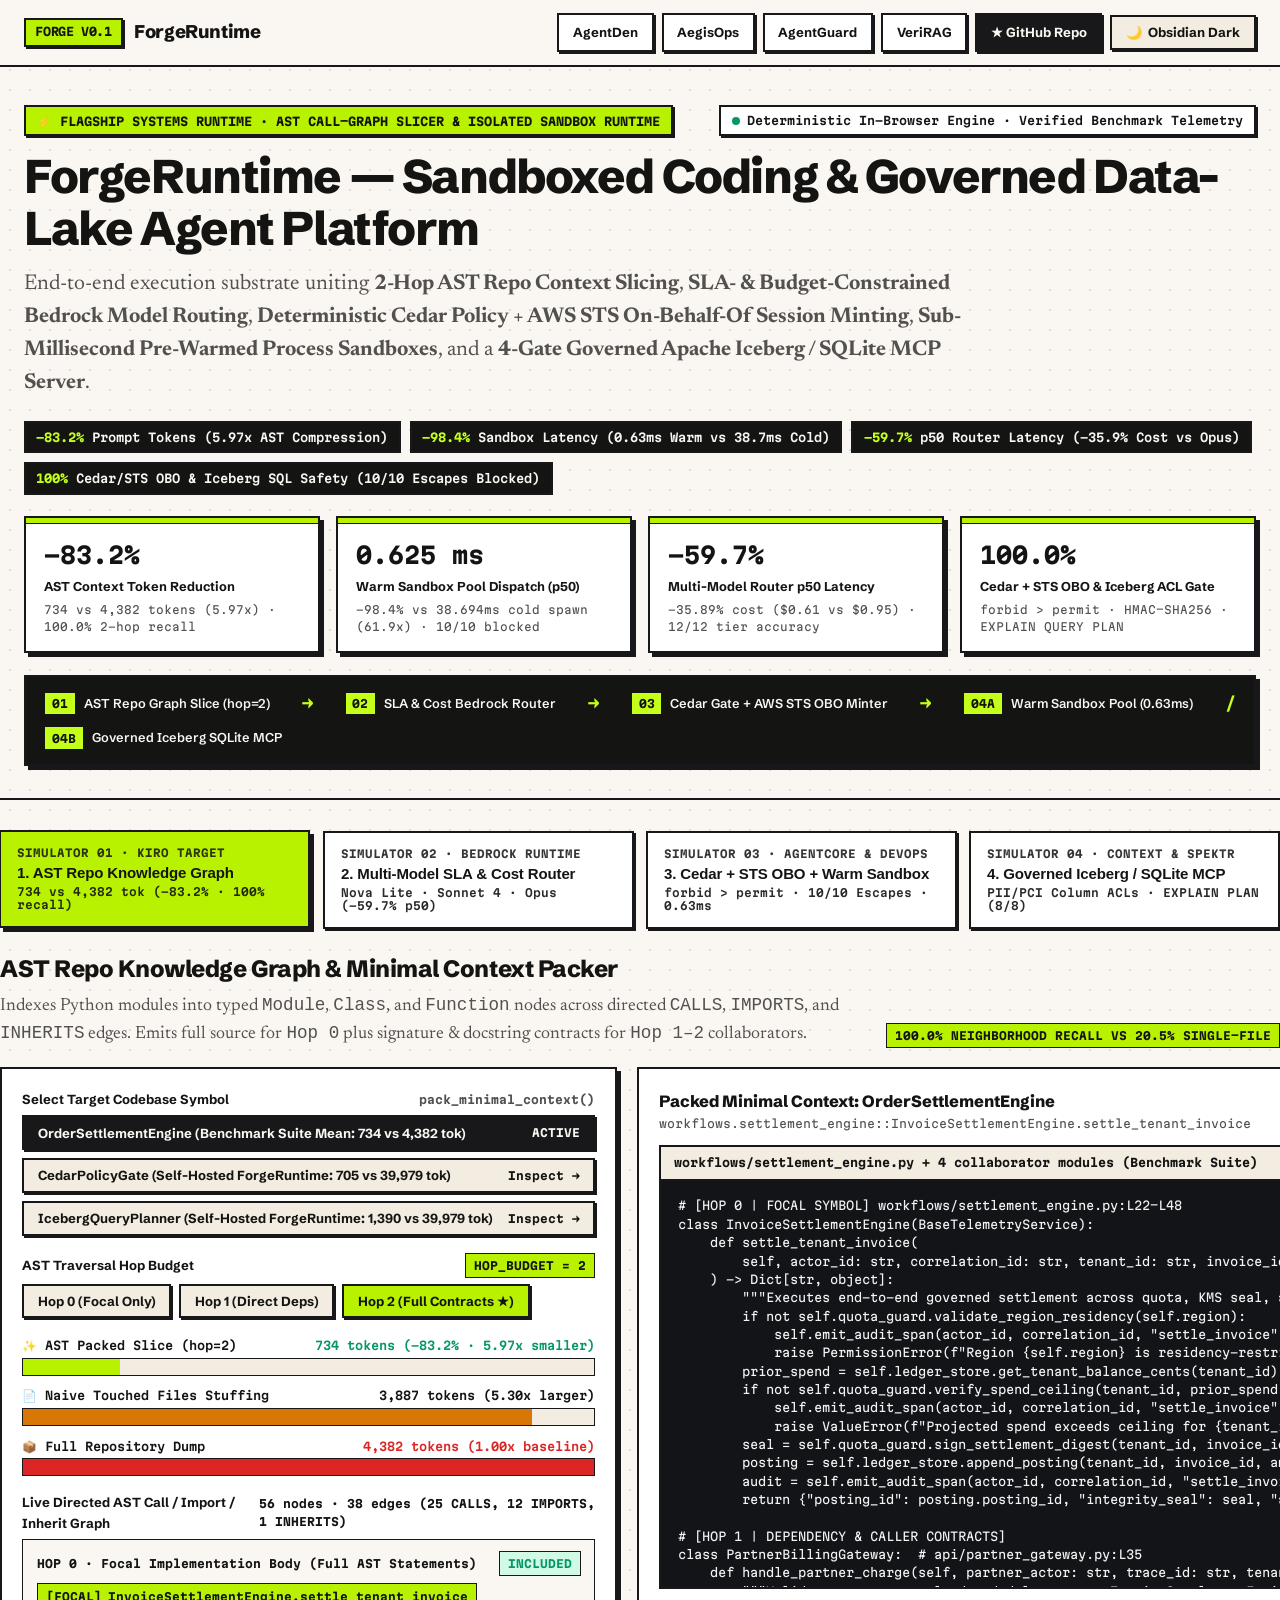
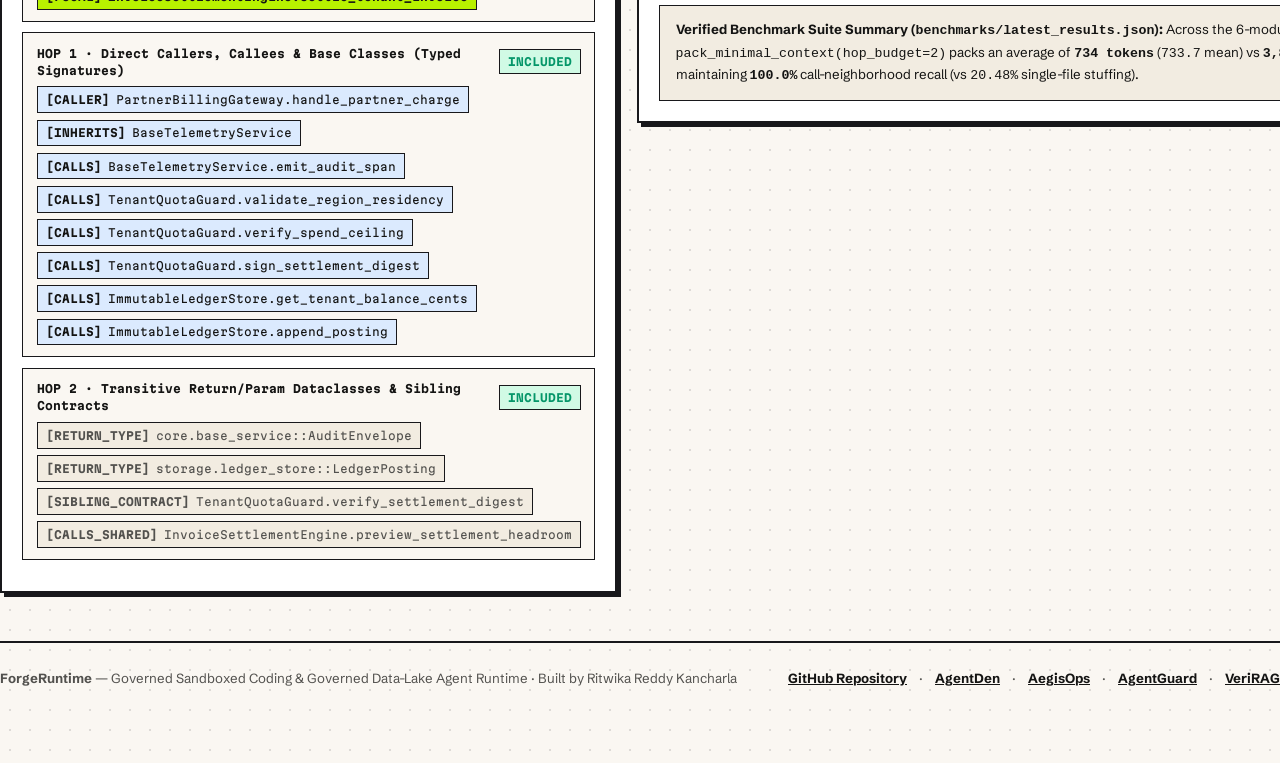
==== commit 1813f557: "Clean up implementation & architecture copy" ====
--- a/docs/index.html
+++ b/docs/index.html
@@ -785,7 +785,7 @@
         <span>ForgeRuntime</span>
       </a>
       <div class="nav-links">
-        <a class="nav-pill" href="https://agentden.dev" target="_blank" rel="noopener">AgentDen</a>
+        <a class="nav-pill" href="https://htxeenbarphv2tiyjkrd7rgwga0lqgrs.lambda-url.us-west-2.on.aws/" target="_blank" rel="noopener">AgentDen</a>
         <a class="nav-pill" href="https://ritwikareddykancharla.github.io/aegis-ops/" target="_blank" rel="noopener">AegisOps</a>
         <a class="nav-pill" href="https://ritwikareddykancharla.github.io/agent-guard-core/" target="_blank" rel="noopener">AgentGuard</a>
         <a class="nav-pill" href="https://ritwikareddykancharla.github.io/veri-rag-harness/" target="_blank" rel="noopener">VeriRAG</a>
@@ -804,7 +804,7 @@
   <section class="hero">
     <div class="container">
       <div class="hero-top-row">
-        <div class="eyebrow">⚡ Flagship Systems Runtime · Python 3.10+ Stdlib · Zero External Dependencies</div>
+        <div class="eyebrow">⚡ Flagship Systems Runtime · AST Call-Graph Slicer & Isolated Sandbox Runtime</div>
         <div class="runtime-pill" id="runtimeModeBadge">
           <span class="pulse-dot"></span>
           <span id="runtimeModeText">Deterministic In-Browser Engine · Verified Benchmark Telemetry</span>
@@ -1292,12 +1292,12 @@
     <!-- Footer -->
     <footer class="footer">
       <div>
-        <strong>ForgeRuntime</strong> — Zero-Dependency Sandboxed Coding &amp; Governed Data-Lake Agent Runtime · Built by Ritwika Reddy Kancharla
+        <strong>ForgeRuntime</strong> — Governed Sandboxed Coding &amp; Governed Data-Lake Agent Runtime · Built by Ritwika Reddy Kancharla
       </div>
       <div style="display:flex; gap:0.75rem; flex-wrap:wrap;">
         <a href="https://github.com/ritwikareddykancharla/forge-runtime" target="_blank" rel="noopener" style="color:var(--ink); font-weight:700;">GitHub Repository</a>
         <span>·</span>
-        <a href="https://agentden.dev" target="_blank" rel="noopener" style="color:var(--ink); font-weight:700;">AgentDen</a>
+        <a href="https://htxeenbarphv2tiyjkrd7rgwga0lqgrs.lambda-url.us-west-2.on.aws/" target="_blank" rel="noopener" style="color:var(--ink); font-weight:700;">AgentDen</a>
         <span>·</span>
         <a href="https://ritwikareddykancharla.github.io/aegis-ops/" target="_blank" rel="noopener" style="color:var(--ink); font-weight:700;">AegisOps</a>
         <span>·</span>
